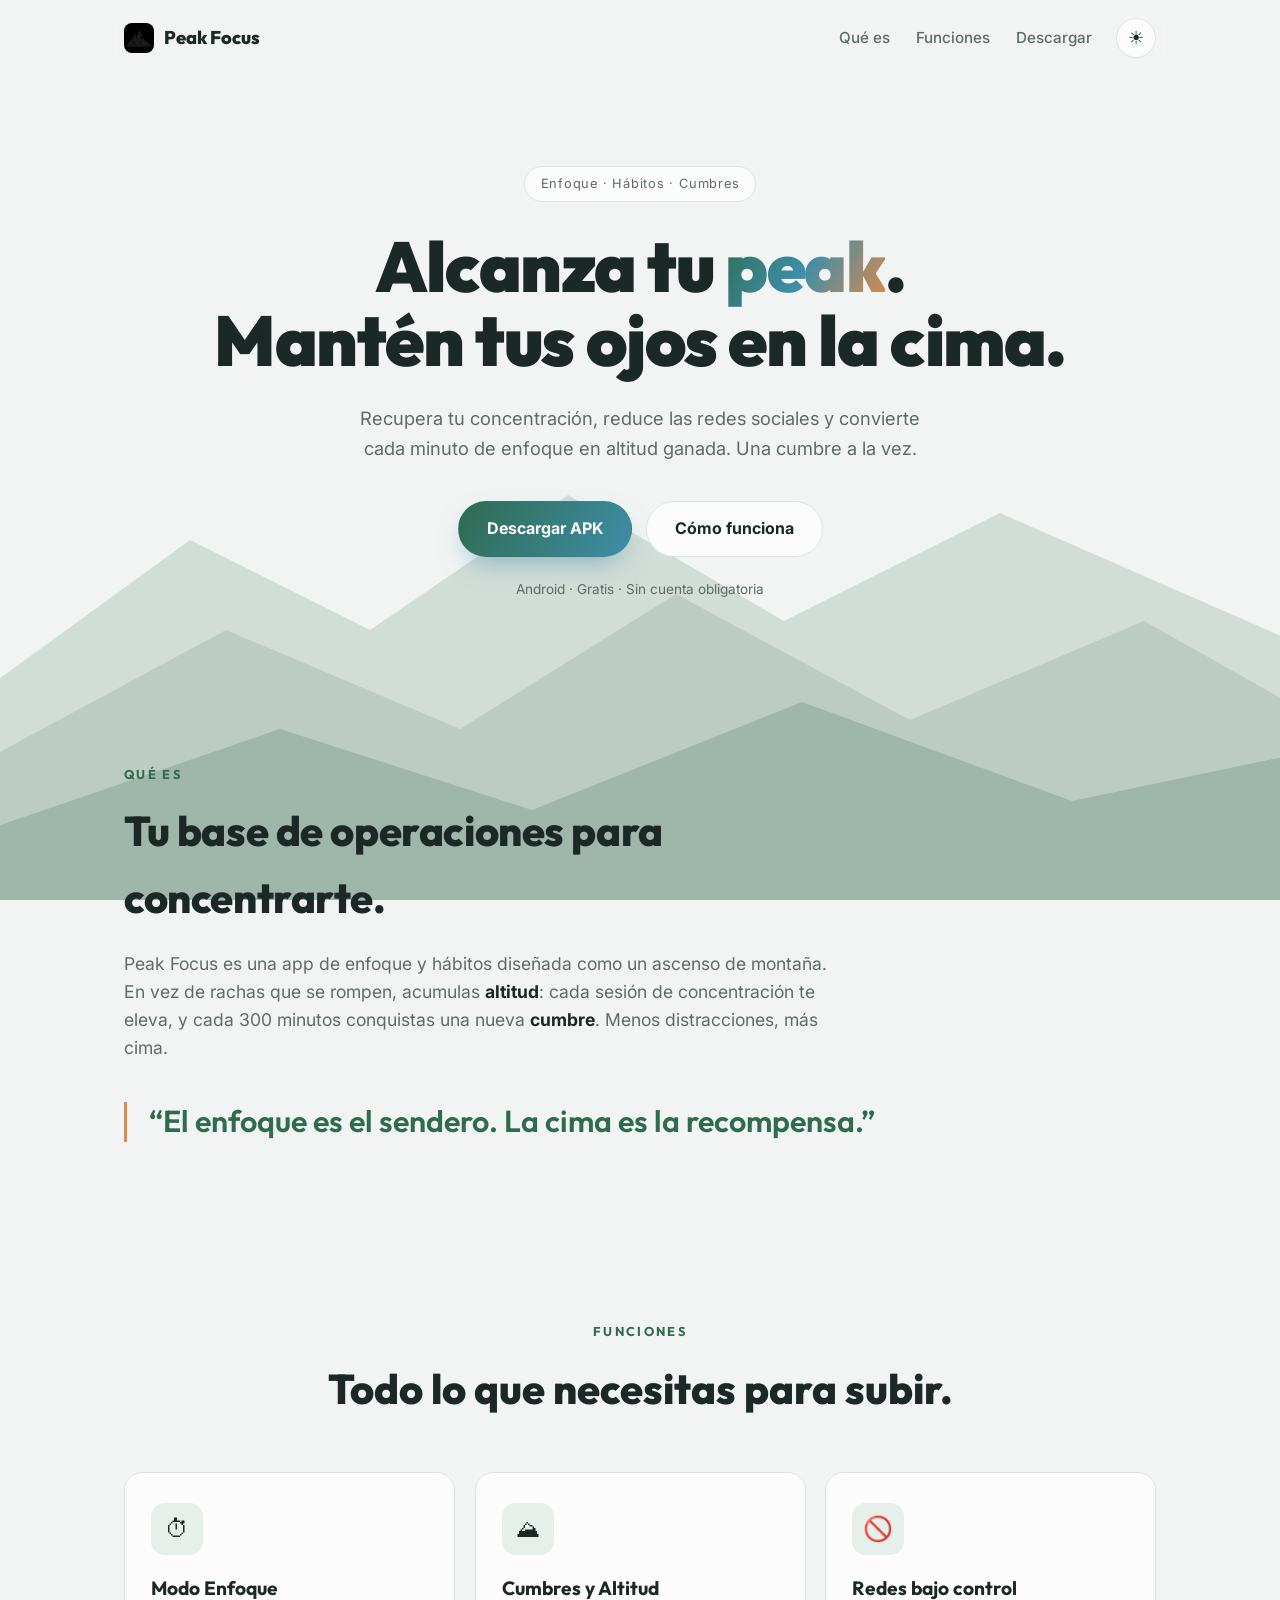
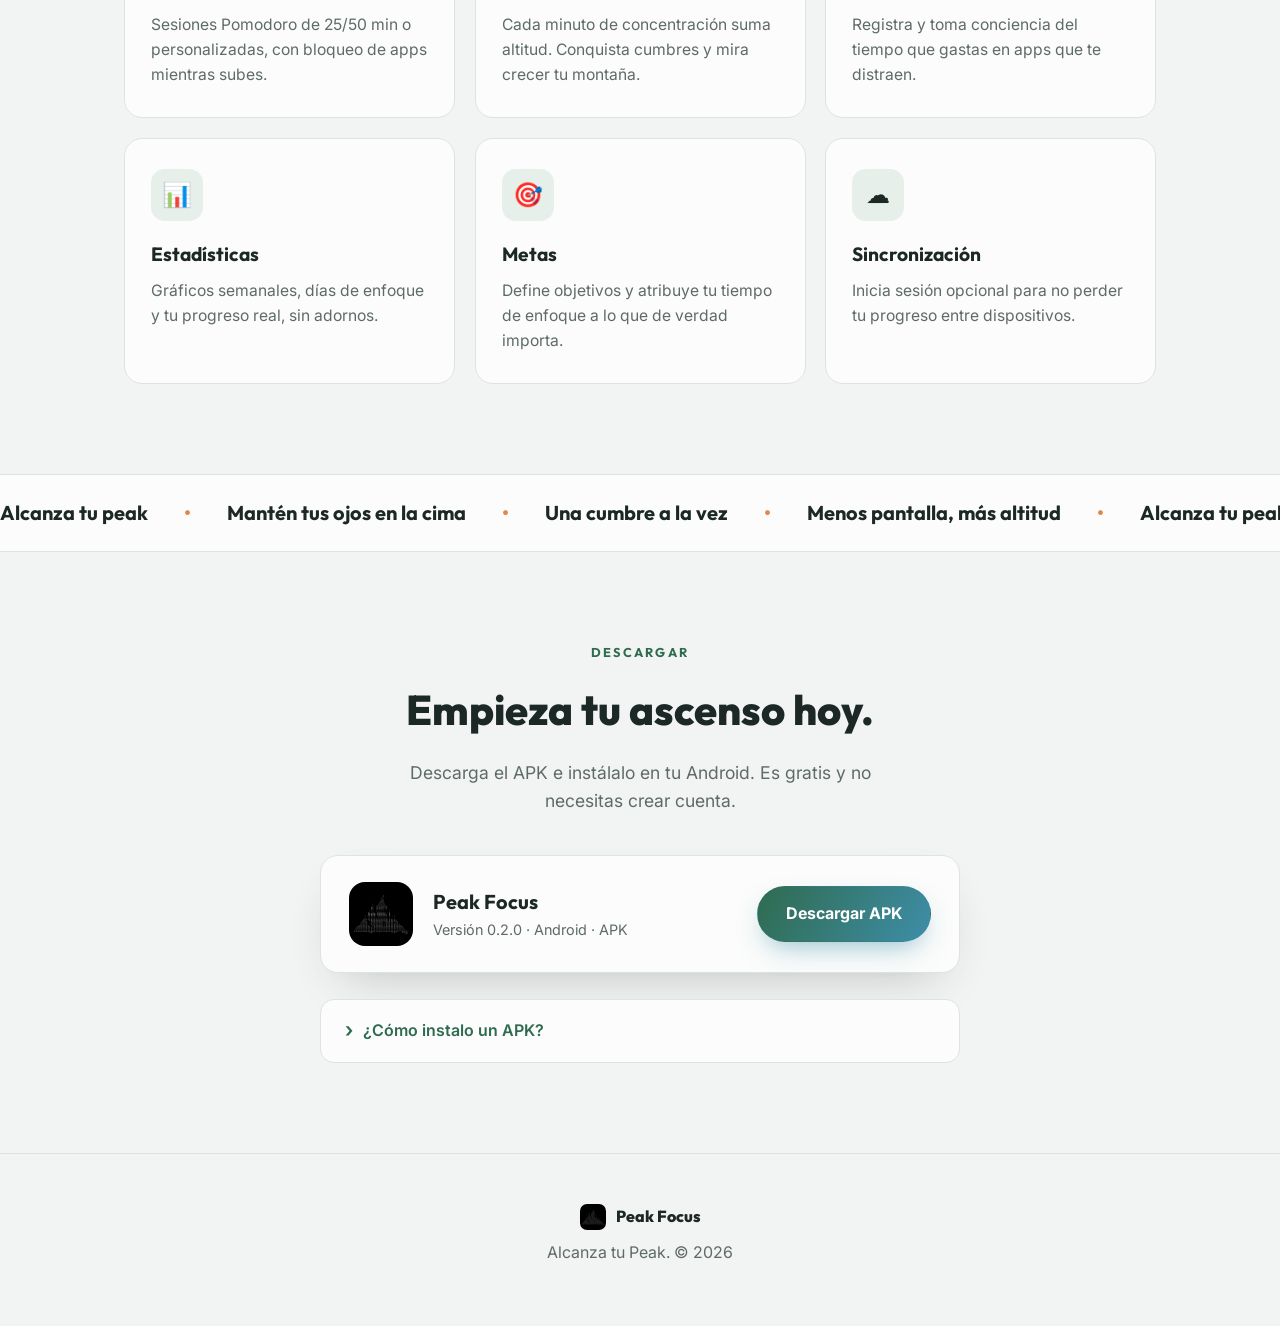
==== index.html @ 45de0586 "Fix capitalization in og:title meta tag" ====
<!DOCTYPE html>
<html lang="es" data-theme="dark">
<head>
  <meta charset="UTF-8" />
  <meta name="viewport" content="width=device-width, initial-scale=1.0" />
  <title>Peak Focus — Alcanza tu Peak</title>
  <meta name="description" content="Peak Focus: recupera tu concentración, reduce las redes sociales y conquista cumbres con cada minuto de enfoque. Descarga el APK." />
  <meta property="og:title" content="Peak Focus — Alcanza tu Peak" />
  <meta property="og:description" content="Sesiones de enfoque, cumbres y menos pantalla. Descarga gratis el APK." />
  <meta property="og:type" content="website" />
  <link rel="icon" type="image/png" href="assets/peak-icon.png" />
  <link rel="preconnect" href="https://fonts.googleapis.com" />
  <link rel="preconnect" href="https://fonts.gstatic.com" crossorigin />
  <link href="https://fonts.googleapis.com/css2?family=Outfit:wght@400;500;600;700;800;900&family=Inter:wght@400;500;600&display=swap" rel="stylesheet" />
  <link rel="stylesheet" href="styles.css" />
</head>
<body>
  <!-- Fondo de montañas -->
  <div class="ridges" aria-hidden="true">
    <svg viewBox="0 0 1440 600" preserveAspectRatio="xMidYMax slice" xmlns="http://www.w3.org/2000/svg">
      <path class="ridge ridge-far"  d="M0,600 L0,360 L220,200 L420,300 L640,150 L880,290 L1120,170 L1440,310 L1440,600 Z" />
      <path class="ridge ridge-mid"  d="M0,600 L0,440 L260,300 L520,410 L760,260 L1020,400 L1280,290 L1440,380 L1440,600 Z" />
      <path class="ridge ridge-near" d="M0,600 L0,520 L320,410 L600,500 L900,380 L1200,490 L1440,440 L1440,600 Z" />
    </svg>
  </div>

  <!-- Navegación -->
  <header class="nav">
    <a class="brand" href="#top">
      <img src="assets/peak-icon.png" alt="Peak Focus" class="brand-icon" />
      <span>Peak Focus</span>
    </a>
    <nav class="nav-links">
      <a href="#que-es">Qué es</a>
      <a href="#features">Funciones</a>
      <a href="#descargar">Descargar</a>
    </nav>
    <button id="themeToggle" class="theme-toggle" aria-label="Cambiar tema">
      <span class="theme-icon-sun">☀</span>
      <span class="theme-icon-moon">☾</span>
    </button>
  </header>

  <!-- Hero -->
  <main id="top">
    <section class="hero">
      <span class="eyebrow">Enfoque · Hábitos · Cumbres</span>
      <h1 class="hero-title">
        Alcanza tu <span class="grad">peak</span>.<br />
        Mantén tus ojos en la cima.
      </h1>
      <p class="hero-sub">
        Recupera tu concentración, reduce las redes sociales y convierte
        cada minuto de enfoque en altitud ganada. Una cumbre a la vez.
      </p>
      <div class="hero-cta">
        <a href="#descargar" class="btn btn-primary">Descargar APK</a>
        <a href="#que-es" class="btn btn-ghost">Cómo funciona</a>
      </div>
      <p class="hero-meta">Android · Gratis · Sin cuenta obligatoria</p>
    </section>

    <!-- Qué es -->
    <section id="que-es" class="section">
      <div class="section-head" data-reveal>
        <span class="kicker">Qué es</span>
        <h2>Tu base de operaciones para concentrarte.</h2>
        <p>
          Peak Focus es una app de enfoque y hábitos diseñada como un ascenso
          de montaña. En vez de rachas que se rompen, acumulas <strong>altitud</strong>:
          cada sesión de concentración te eleva, y cada 300 minutos conquistas
          una nueva <strong>cumbre</strong>. Menos distracciones, más cima.
        </p>
      </div>
      <div class="quotes" data-reveal>
        <blockquote>“El enfoque es el sendero. La cima es la recompensa.”</blockquote>
      </div>
    </section>

    <!-- Features -->
    <section id="features" class="section">
      <span class="kicker center" data-reveal>Funciones</span>
      <h2 class="center" data-reveal>Todo lo que necesitas para subir.</h2>
      <div class="cards">
        <article class="card" data-reveal>
          <div class="card-icon">⏱</div>
          <h3>Modo Enfoque</h3>
          <p>Sesiones Pomodoro de 25/50 min o personalizadas, con bloqueo de apps mientras subes.</p>
        </article>
        <article class="card" data-reveal>
          <div class="card-icon">⛰</div>
          <h3>Cumbres y Altitud</h3>
          <p>Cada minuto de concentración suma altitud. Conquista cumbres y mira crecer tu montaña.</p>
        </article>
        <article class="card" data-reveal>
          <div class="card-icon">🚫</div>
          <h3>Redes bajo control</h3>
          <p>Registra y toma conciencia del tiempo que gastas en apps que te distraen.</p>
        </article>
        <article class="card" data-reveal>
          <div class="card-icon">📊</div>
          <h3>Estadísticas</h3>
          <p>Gráficos semanales, días de enfoque y tu progreso real, sin adornos.</p>
        </article>
        <article class="card" data-reveal>
          <div class="card-icon">🎯</div>
          <h3>Metas</h3>
          <p>Define objetivos y atribuye tu tiempo de enfoque a lo que de verdad importa.</p>
        </article>
        <article class="card" data-reveal>
          <div class="card-icon">☁</div>
          <h3>Sincronización</h3>
          <p>Inicia sesión opcional para no perder tu progreso entre dispositivos.</p>
        </article>
      </div>
    </section>

    <!-- Slogans band -->
    <section class="band">
      <div class="band-track">
        <span>Alcanza tu peak</span><span aria-hidden="true">•</span>
        <span>Mantén tus ojos en la cima</span><span aria-hidden="true">•</span>
        <span>Una cumbre a la vez</span><span aria-hidden="true">•</span>
        <span>Menos pantalla, más altitud</span><span aria-hidden="true">•</span>
        <span>Alcanza tu peak</span><span aria-hidden="true">•</span>
        <span>Mantén tus ojos en la cima</span><span aria-hidden="true">•</span>
        <span>Una cumbre a la vez</span><span aria-hidden="true">•</span>
        <span>Menos pantalla, más altitud</span><span aria-hidden="true">•</span>
      </div>
    </section>

    <!-- Descargar -->
    <section id="descargar" class="section download">
      <span class="kicker center" data-reveal>Descargar</span>
      <h2 class="center" data-reveal>Empieza tu ascenso hoy.</h2>
      <p class="center download-sub" data-reveal>
        Descarga el APK e instálalo en tu Android. Es gratis y no necesitas crear cuenta.
      </p>
      <div class="download-card" data-reveal>
        <img src="assets/peak-icon.png" alt="" class="dl-icon" />
        <div class="dl-info">
          <strong>Peak Focus</strong>
          <span id="appVersion">Versión 0.2.0 · Android · APK</span>
        </div>
        <a id="downloadBtn" href="peak-focus.apk" download class="btn btn-primary">Descargar APK</a>
      </div>
      <details class="install-help" data-reveal>
        <summary>¿Cómo instalo un APK?</summary>
        <ol>
          <li>Toca <strong>Descargar APK</strong> desde tu teléfono Android.</li>
          <li>Abre el archivo descargado.</li>
          <li>Si te lo pide, permite <em>“Instalar apps de orígenes desconocidos”</em> para tu navegador.</li>
          <li>Pulsa <strong>Instalar</strong> y abre Peak Focus. ¡A la cima!</li>
        </ol>
      </details>
    </section>
  </main>

  <footer class="footer">
    <div class="footer-brand">
      <img src="assets/peak-icon.png" alt="" />
      <span>Peak Focus</span>
    </div>
    <p>Alcanza tu Peak. © <span id="year"></span></p>
  </footer>

  <script src="script.js"></script>
</body>
</html>
---- styles.css ----
/* ===== Peak Focus — Landing ===== */
/* Paleta tomada de lib/core/theme/app_colors.dart */

:root {
  /* Marca */
  --primary:        #2F6B4F;  /* Pino */
  --accent:         #3E8EA8;  /* Glaciar */
  --gold:           #E0894A;  /* Alpenglow */
  --gold-soft:      #F0B070;
  --rose:           #D9576B;

  /* Tema oscuro (por defecto) */
  --bg:             #121A18;  /* Noche alpina */
  --bg-2:           #0d1413;
  --surface:        #1C2522;  /* Granito */
  --surface-2:      #234A38;
  --text:           #EAF0ED;
  --text-dim:       #9DB0A8;
  --border:         #2C3833;
  --brand:          #5FB389;  /* Primary brillante */
  --brand-2:        #6FB9D1;  /* Accent brillante */

  /* Cordillera */
  --ridge-far:  #1b2a26;
  --ridge-mid:  #21342f;
  --ridge-near: #2b443c;

  --maxw: 1080px;
  --radius: 18px;
  --shadow: 0 20px 50px -20px rgba(0,0,0,.55);

  /* Curvas de easing (Emil Kowalski) — las nativas de CSS son demasiado débiles */
  --ease-out: cubic-bezier(0.23, 1, 0.32, 1);       /* entradas, feedback */
  --ease-in-out: cubic-bezier(0.77, 0, 0.175, 1);   /* movimiento en pantalla */
}

[data-theme="light"] {
  --bg:             #F2F4F3;  /* Niebla */
  --bg-2:           #e9edeb;
  --surface:        #FBFCFB;
  --surface-2:      #E6EFEA;
  --text:           #1C2826;  /* Roca */
  --text-dim:       #5E6B66;
  --border:         #DDE3E0;
  --brand:          #2F6B4F;
  --brand-2:        #3E8EA8;

  --ridge-far:  #d3ddd7;
  --ridge-mid:  #bcccc3;
  --ridge-near: #9fb6ab;
  --shadow: 0 20px 50px -24px rgba(28,40,38,.30);
}

* { box-sizing: border-box; margin: 0; padding: 0; }

html { scroll-behavior: smooth; }

/* ===== Revelado al hacer scroll =====
   Entrada = ease-out (arranca rápido, se siente responsiva). Nunca desde
   scale(0): partimos de una posición visible y cercana. */
[data-reveal] {
  opacity: 0;
  transform: translateY(18px);
  transition:
    opacity .6s var(--ease-out),
    transform .6s var(--ease-out);
  transition-delay: var(--reveal-delay, 0ms);
  will-change: transform, opacity;
}
[data-reveal].in-view {
  opacity: 1;
  transform: none;
}

body {
  font-family: 'Inter', system-ui, sans-serif;
  background: var(--bg);
  color: var(--text);
  line-height: 1.6;
  overflow-x: hidden;
  transition: background .4s ease, color .4s ease;
}

h1, h2, h3, .brand span { font-family: 'Outfit', sans-serif; }

/* ===== Fondo de montañas ===== */
.ridges {
  position: fixed;
  inset: auto 0 0 0;
  height: 60vh;
  z-index: 0;
  pointer-events: none;
}
.ridges svg { width: 100%; height: 100%; display: block; }
.ridge { transition: fill .4s ease; }
.ridge-far  { fill: var(--ridge-far); }
.ridge-mid  { fill: var(--ridge-mid); }
.ridge-near { fill: var(--ridge-near); }

/* ===== Nav ===== */
.nav {
  position: sticky;
  top: 0;
  z-index: 50;
  display: flex;
  align-items: center;
  gap: 24px;
  max-width: var(--maxw);
  margin: 0 auto;
  padding: 18px 24px;
  backdrop-filter: blur(10px);
}
.brand {
  display: flex;
  align-items: center;
  gap: 10px;
  font-weight: 800;
  font-size: 1.15rem;
  color: var(--text);
  text-decoration: none;
}
.brand-icon { width: 30px; height: 30px; border-radius: 8px; }
.nav-links { margin-left: auto; display: flex; gap: 26px; }
.nav-links a {
  color: var(--text-dim);
  text-decoration: none;
  font-weight: 500;
  font-size: .95rem;
  transition: color .2s;
}
.nav-links a:hover { color: var(--brand); }

.theme-toggle {
  display: grid;
  place-items: center;
  width: 40px; height: 40px;
  border-radius: 50%;
  border: 1px solid var(--border);
  background: var(--surface);
  color: var(--text);
  cursor: pointer;
  font-size: 1.1rem;
  transition: transform .2s, border-color .2s;
}
.theme-toggle:hover { transform: rotate(-15deg); border-color: var(--brand); }
.theme-icon-sun { display: none; }
[data-theme="light"] .theme-icon-sun { display: inline; }
[data-theme="light"] .theme-icon-moon { display: none; }

/* ===== Layout ===== */
main { position: relative; z-index: 1; }
.section {
  max-width: var(--maxw);
  margin: 0 auto;
  padding: 90px 24px;
}
.center { text-align: center; }

.kicker {
  display: inline-block;
  font-family: 'Outfit', sans-serif;
  font-weight: 700;
  font-size: .8rem;
  letter-spacing: .18em;
  text-transform: uppercase;
  color: var(--brand);
  margin-bottom: 14px;
}
.kicker.center { display: block; }

/* ===== Hero ===== */
.hero {
  max-width: var(--maxw);
  margin: 0 auto;
  padding: 90px 24px 70px;
  text-align: center;
  position: relative;
  z-index: 1;
}
.eyebrow {
  display: inline-block;
  padding: 7px 16px;
  border: 1px solid var(--border);
  border-radius: 999px;
  background: var(--surface);
  color: var(--text-dim);
  font-size: .8rem;
  letter-spacing: .06em;
  margin-bottom: 28px;
}
.hero-title {
  font-size: clamp(2.4rem, 6vw, 4.4rem);
  font-weight: 900;
  line-height: 1.05;
  letter-spacing: -.02em;
}
.grad {
  background: linear-gradient(120deg, var(--brand), var(--brand-2), var(--gold));
  -webkit-background-clip: text;
  background-clip: text;
  color: transparent;
}
.hero-sub {
  max-width: 560px;
  margin: 26px auto 0;
  font-size: 1.15rem;
  color: var(--text-dim);
}
.hero-cta {
  margin-top: 38px;
  display: flex;
  gap: 14px;
  justify-content: center;
  flex-wrap: wrap;
}
.hero-meta { margin-top: 22px; font-size: .85rem; color: var(--text-dim); }

/* ===== Botones ===== */
.btn {
  display: inline-flex;
  align-items: center;
  justify-content: center;
  padding: 14px 28px;
  border-radius: 999px;
  font-weight: 700;
  font-size: 1rem;
  text-decoration: none;
  cursor: pointer;
  border: 1px solid transparent;
  transition:
    transform .18s var(--ease-out),
    box-shadow .2s var(--ease-out),
    background .2s var(--ease-out);
}
/* Feedback de presión: instantáneo y sutil (Emil: 0.95–0.98) */
.btn:active { transform: scale(0.97); }
.btn-primary {
  background: linear-gradient(120deg, var(--primary), var(--accent));
  color: #fff;
  box-shadow: 0 12px 28px -10px rgba(62,142,168,.6);
}
[data-theme="light"] .btn-primary { color: #fff; }
.btn-primary:hover { transform: translateY(-2px); box-shadow: 0 16px 34px -10px rgba(62,142,168,.7); }
.btn-ghost {
  background: var(--surface);
  color: var(--text);
  border-color: var(--border);
}
.btn-ghost:hover { transform: translateY(-2px); border-color: var(--brand); }

/* ===== Qué es ===== */
.section-head { max-width: 720px; }
.section-head h2 {
  font-size: clamp(1.8rem, 4vw, 2.6rem);
  font-weight: 800;
  letter-spacing: -.01em;
}
.section-head p { margin-top: 18px; font-size: 1.1rem; color: var(--text-dim); }
.section-head strong { color: var(--text); }
.quotes { margin-top: 40px; }
blockquote {
  font-family: 'Outfit', sans-serif;
  font-size: clamp(1.3rem, 3vw, 1.9rem);
  font-weight: 600;
  line-height: 1.3;
  color: var(--brand);
  border-left: 3px solid var(--gold);
  padding-left: 22px;
}

/* ===== Features ===== */
#features h2 {
  font-size: clamp(1.8rem, 4vw, 2.6rem);
  font-weight: 800;
  margin-bottom: 50px;
}
.cards {
  display: grid;
  grid-template-columns: repeat(auto-fit, minmax(260px, 1fr));
  gap: 20px;
}
.card {
  background: var(--surface);
  border: 1px solid var(--border);
  border-radius: var(--radius);
  padding: 30px 26px;
  /* Una sola transición cubre revelado y hover.
     El stagger vive solo en la opacidad → el hover nunca arrastra retardo. */
  transition:
    opacity .55s var(--ease-out) var(--reveal-delay, 0ms),
    transform .4s var(--ease-out),
    border-color .2s var(--ease-out),
    box-shadow .35s var(--ease-out);
}
/* Hover solo en dispositivos con puntero fino (evita falsos toques en móvil) */
@media (hover: hover) and (pointer: fine) {
  .card:hover {
    transform: translateY(-6px);
    border-color: var(--brand);
    box-shadow: var(--shadow);
  }
}
/* Feedback al presionar: la tarjeta "escucha" el toque */
.card:active { transform: translateY(-2px) scale(0.985); }
/* Escalonado del revelado (30–80ms entre tarjetas) */
.cards .card:nth-child(2) { --reveal-delay: 60ms; }
.cards .card:nth-child(3) { --reveal-delay: 120ms; }
.cards .card:nth-child(4) { --reveal-delay: 180ms; }
.cards .card:nth-child(5) { --reveal-delay: 240ms; }
.cards .card:nth-child(6) { --reveal-delay: 300ms; }
.card-icon {
  width: 52px; height: 52px;
  display: grid; place-items: center;
  border-radius: 14px;
  background: var(--surface-2);
  font-size: 1.5rem;
  margin-bottom: 18px;
}
.card h3 { font-size: 1.2rem; font-weight: 700; margin-bottom: 8px; }
.card p { color: var(--text-dim); font-size: .98rem; }

/* ===== Banda de slogans ===== */
.band {
  overflow: hidden;
  border-top: 1px solid var(--border);
  border-bottom: 1px solid var(--border);
  background: var(--surface);
  padding: 22px 0;
  position: relative;
  z-index: 1;
}
.band-track {
  display: flex;
  gap: 36px;
  white-space: nowrap;
  width: max-content;
  animation: scroll 28s linear infinite;
  font-family: 'Outfit', sans-serif;
  font-weight: 700;
  font-size: 1.25rem;
}
.band-track span { color: var(--text); }
.band-track span[aria-hidden] { color: var(--gold); }
@keyframes scroll {
  from { transform: translateX(0); }
  to   { transform: translateX(-50%); }
}

/* ===== Descargar ===== */
.download h2 { font-size: clamp(1.8rem, 4vw, 2.6rem); font-weight: 800; }
.download-sub { max-width: 540px; margin: 16px auto 0; color: var(--text-dim); font-size: 1.1rem; }
.download-card {
  display: flex;
  align-items: center;
  gap: 20px;
  flex-wrap: wrap;
  justify-content: center;
  max-width: 640px;
  margin: 40px auto 0;
  padding: 26px 28px;
  background: var(--surface);
  border: 1px solid var(--border);
  border-radius: var(--radius);
  box-shadow: var(--shadow);
}
.dl-icon { width: 64px; height: 64px; border-radius: 16px; }
.dl-info { display: flex; flex-direction: column; text-align: left; flex: 1; min-width: 160px; }
.dl-info strong { font-family: 'Outfit', sans-serif; font-size: 1.25rem; }
.dl-info span { color: var(--text-dim); font-size: .9rem; }

.install-help {
  max-width: 640px;
  margin: 26px auto 0;
  background: var(--surface);
  border: 1px solid var(--border);
  border-radius: 14px;
  padding: 18px 24px;
}
.install-help summary {
  cursor: pointer;
  font-weight: 600;
  color: var(--brand);
  list-style: none;
  display: flex;
  align-items: center;
  gap: 10px;
  transition: color .2s var(--ease-out);
}
.install-help summary::-webkit-details-marker { display: none; }
/* Chevron propio que gira al abrir */
.install-help summary::before {
  content: "›";
  display: inline-block;
  font-size: 1.3rem;
  line-height: 1;
  transform: rotate(0deg);
  transition: transform .25s var(--ease-in-out);
}
.install-help[open] summary::before { transform: rotate(90deg); }
.install-help ol { margin: 16px 0 0 18px; color: var(--text-dim); }
.install-help li { margin-bottom: 8px; }
.install-help strong, .install-help em { color: var(--text); }

/* Apertura elegante del contenido: entra con ease-out (solo al abrir;
   cerrar es instantáneo, que es lo que el usuario espera). */
.install-help[open] ol {
  animation: disclosure .32s var(--ease-out) both;
}
@keyframes disclosure {
  from { opacity: 0; transform: translateY(-8px); }
  to   { opacity: 1; transform: translateY(0); }
}

/* ===== Footer ===== */
.footer {
  position: relative;
  z-index: 1;
  text-align: center;
  padding: 50px 24px 60px;
  border-top: 1px solid var(--border);
  color: var(--text-dim);
}
.footer-brand {
  display: inline-flex;
  align-items: center;
  gap: 10px;
  font-family: 'Outfit', sans-serif;
  font-weight: 800;
  color: var(--text);
  margin-bottom: 10px;
}
.footer-brand img { width: 26px; height: 26px; border-radius: 7px; }

@media (max-width: 640px) {
  .nav-links { display: none; }
  .section { padding: 64px 22px; }
}

@media (prefers-reduced-motion: reduce) {
  .band-track { animation: none; }
  html { scroll-behavior: auto; }
  /* Reducir movimiento ≠ cero: conservamos opacidad, quitamos desplazamiento */
  [data-reveal] { transform: none; transition: opacity .3s ease; }
  .install-help[open] ol { animation: none; }
  .card:hover, .card:active,
  .btn-primary:hover, .btn-ghost:hover, .btn:active { transform: none; }
}
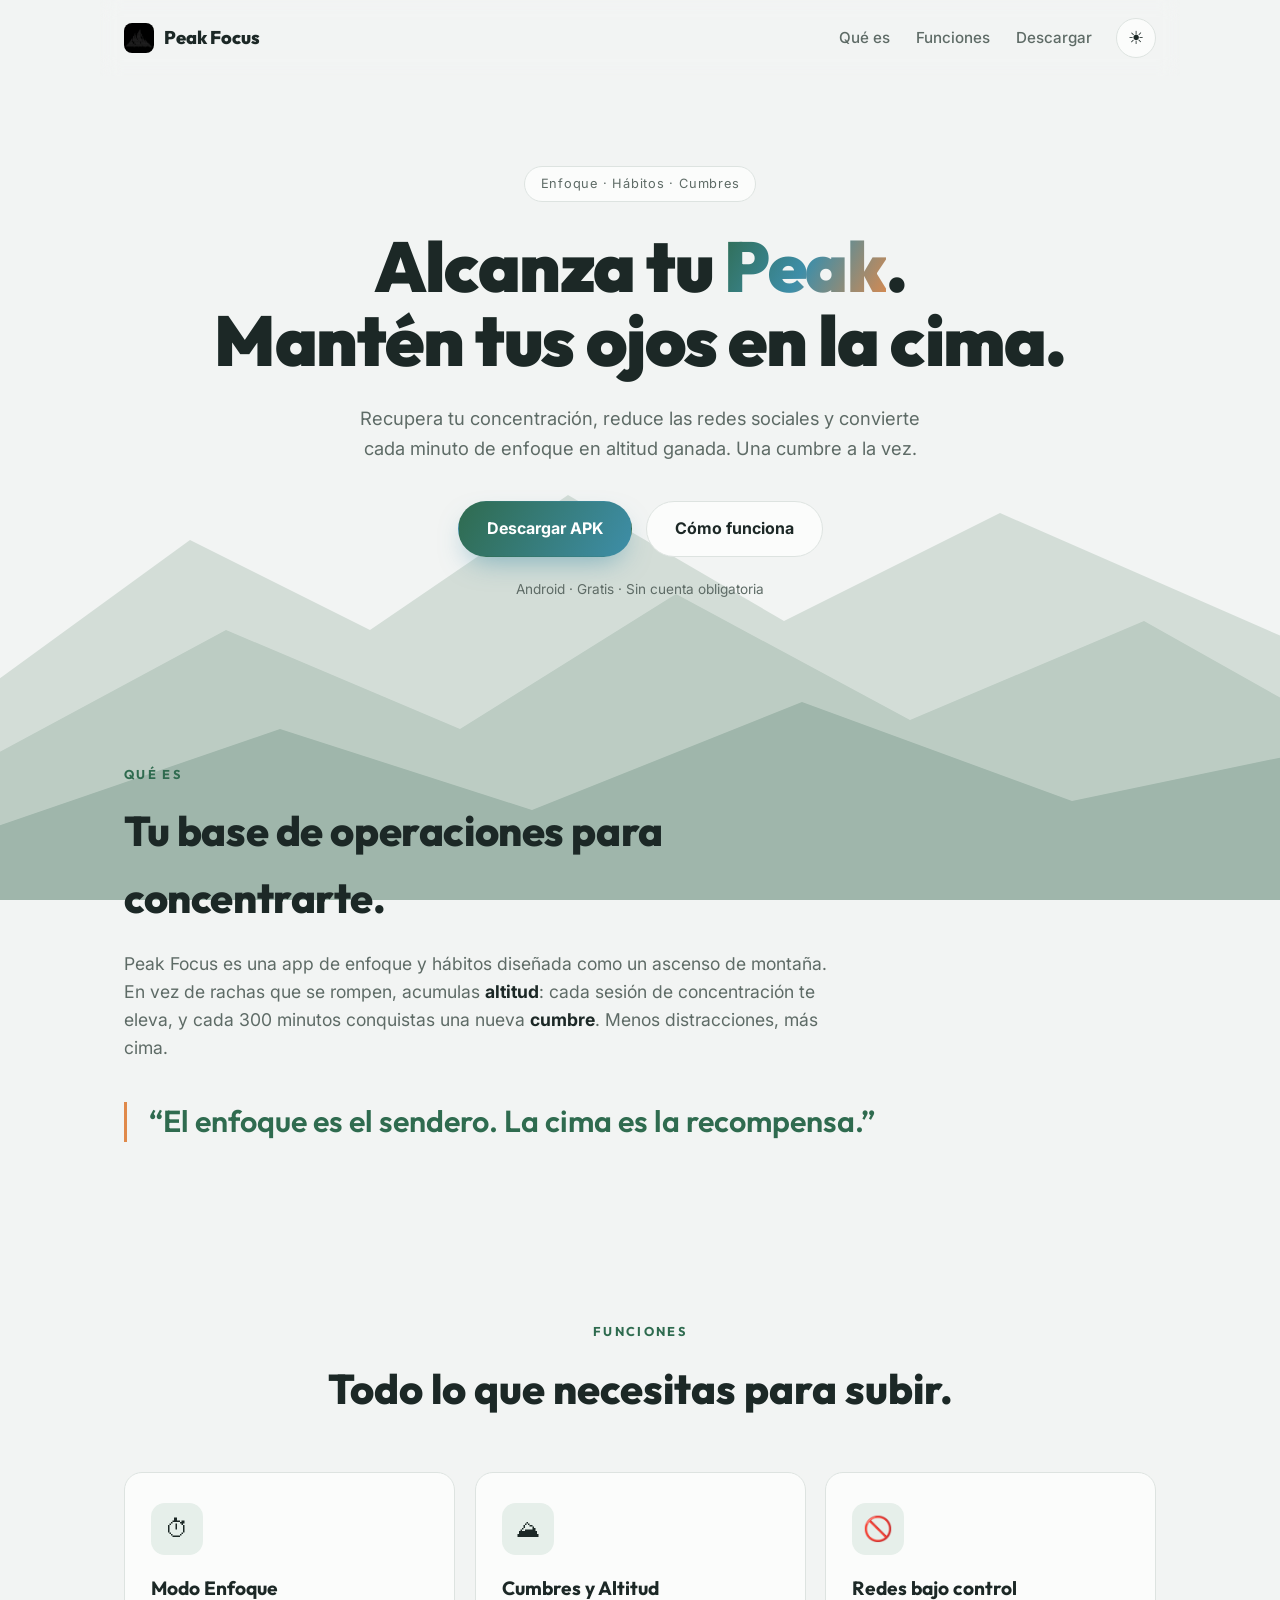
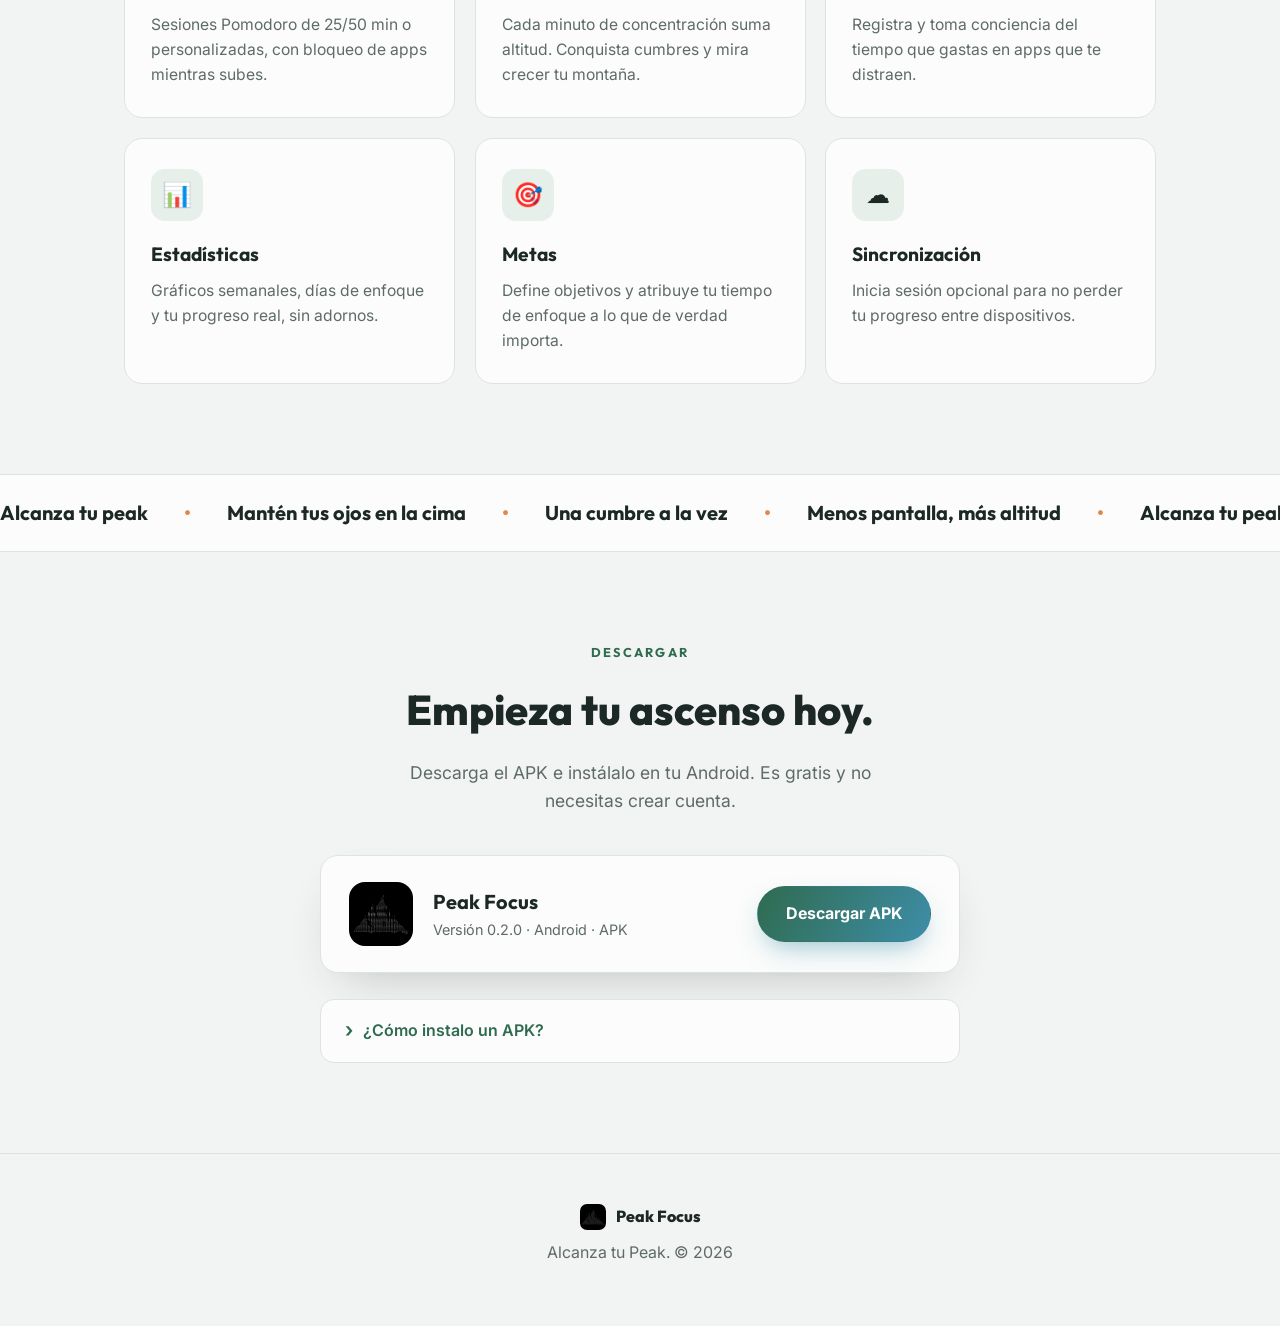
==== commit 76647c6b: "Correct capitalization of 'peak' to 'Peak'" ====
--- a/index.html
+++ b/index.html
@@ -46,7 +46,7 @@
     <section class="hero">
       <span class="eyebrow">Enfoque · Hábitos · Cumbres</span>
       <h1 class="hero-title">
-        Alcanza tu <span class="grad">peak</span>.<br />
+        Alcanza tu <span class="grad">Peak</span>.<br />
         Mantén tus ojos en la cima.
       </h1>
       <p class="hero-sub">
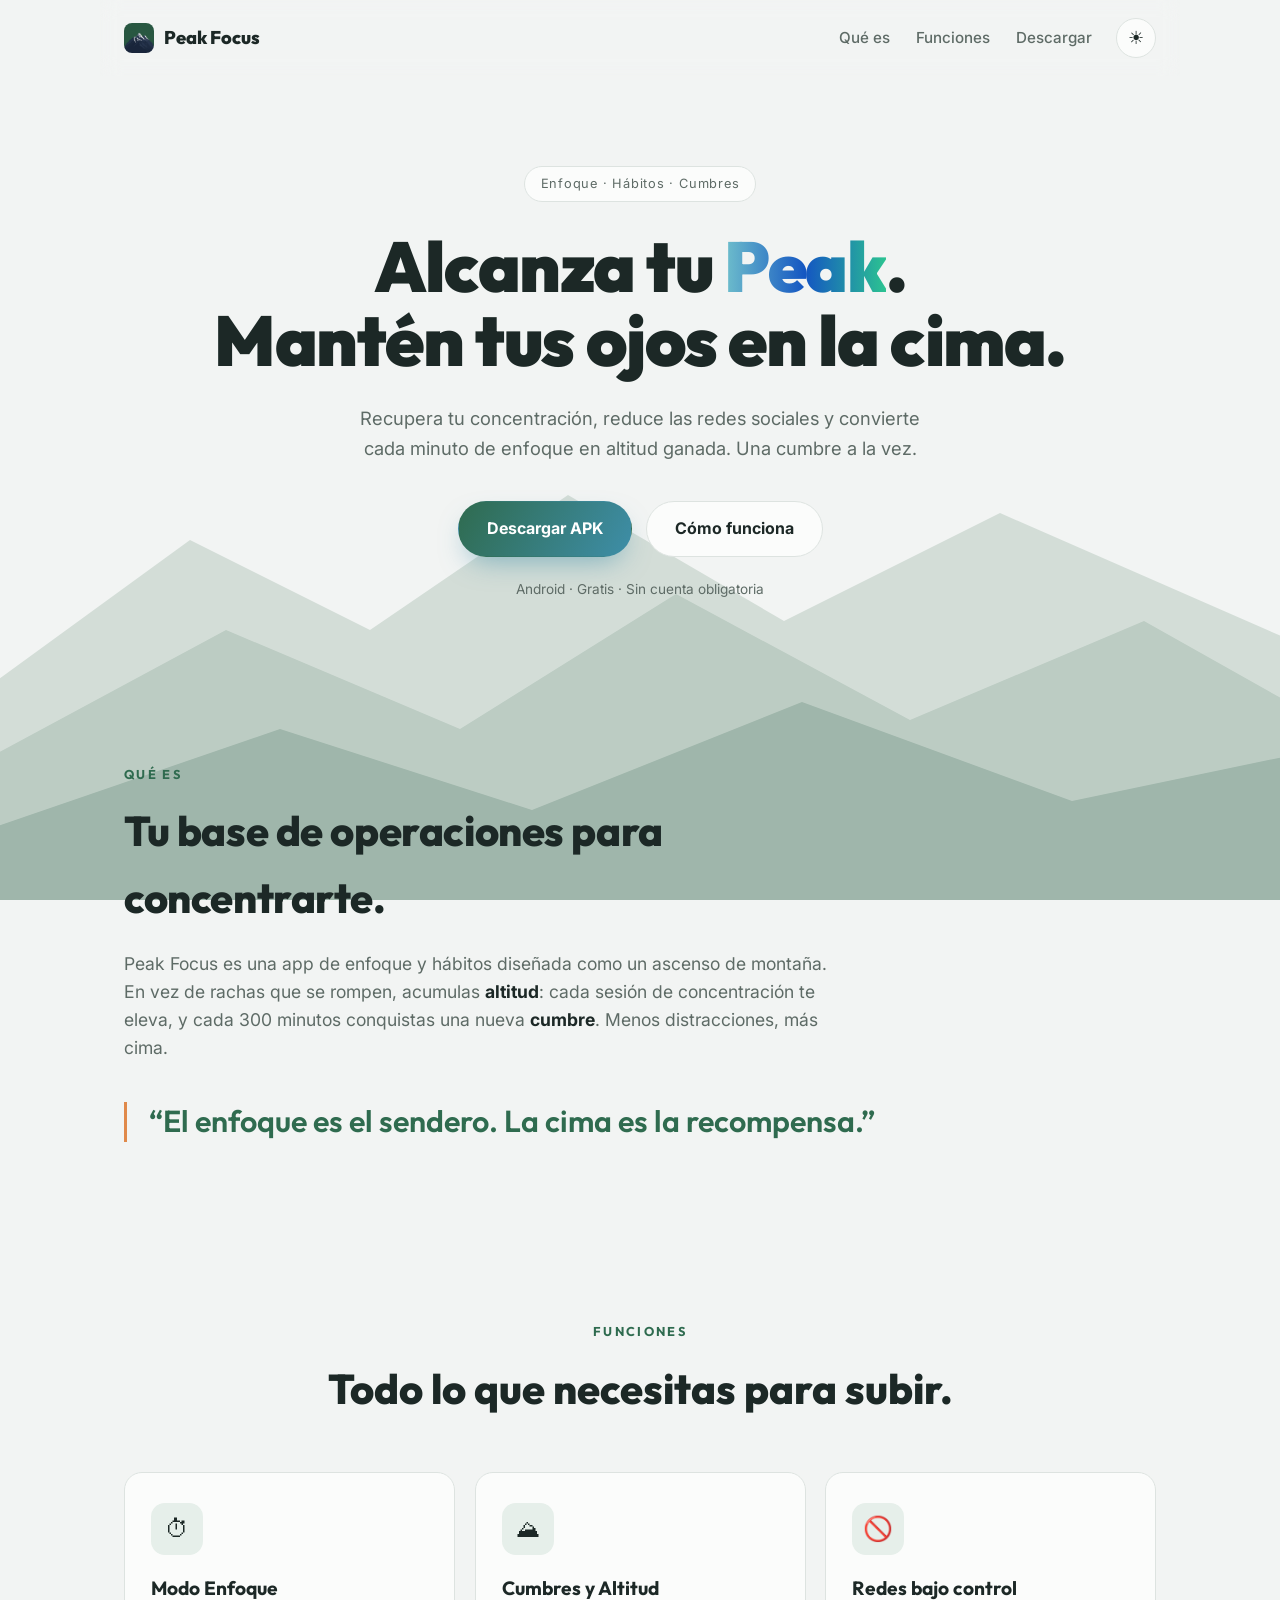
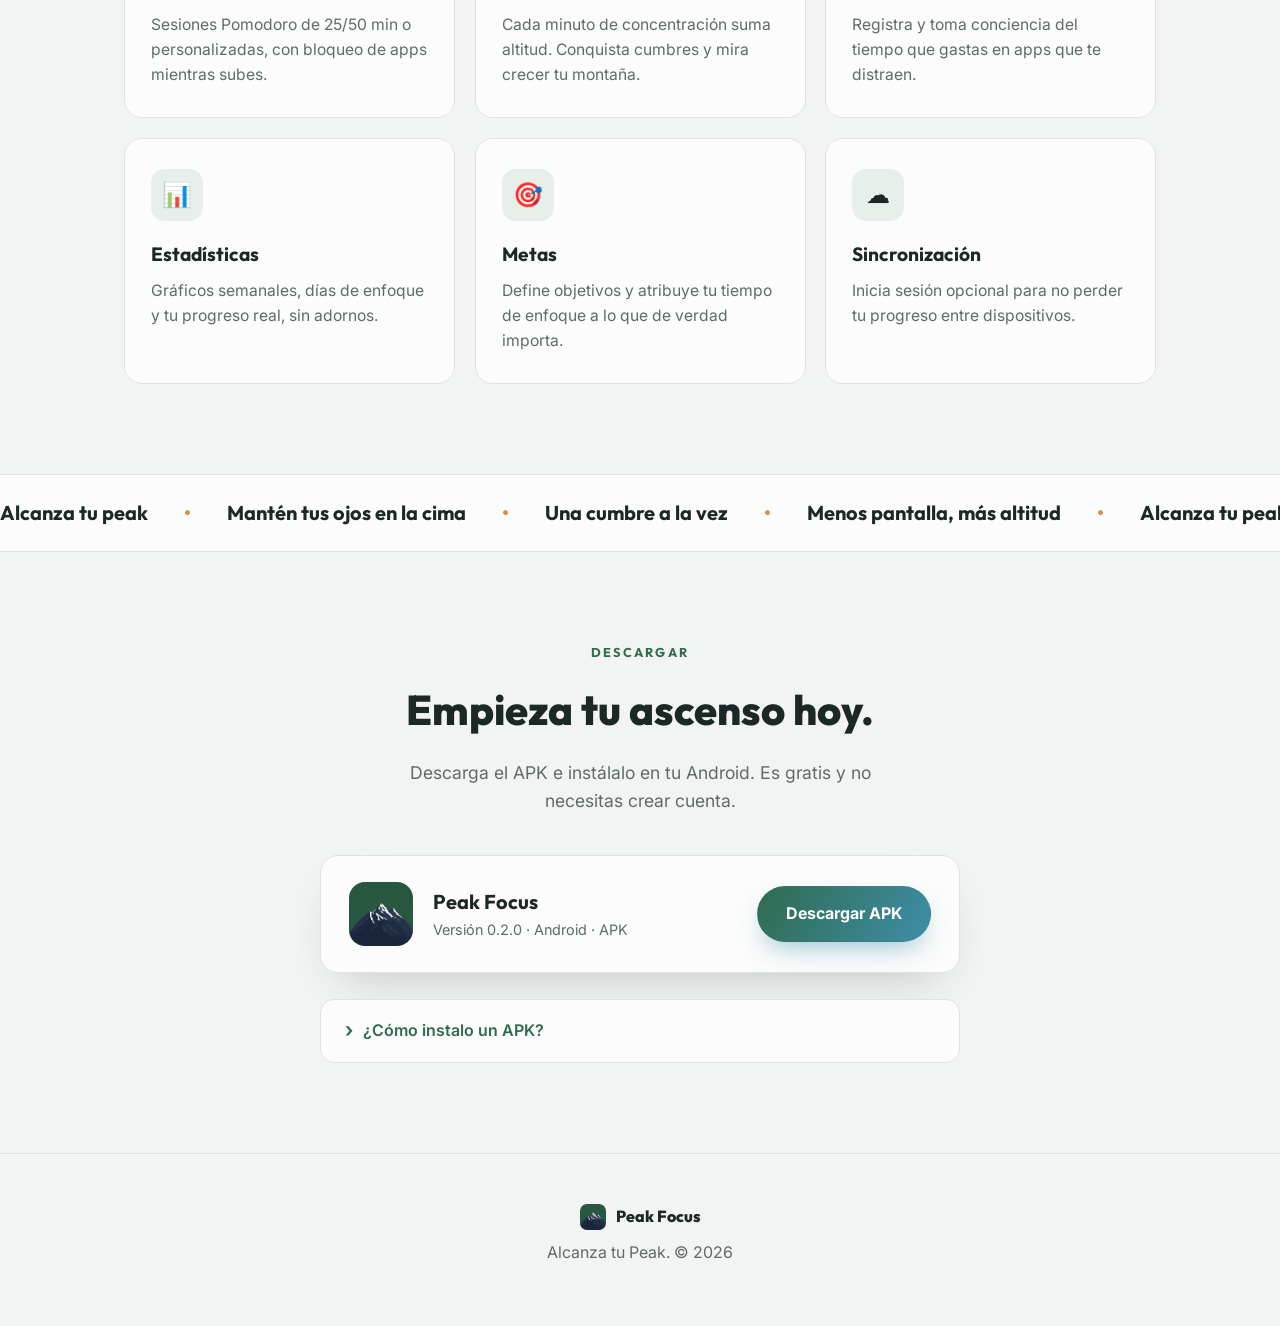
==== commit 558a17a6: "Actualizar APK, nuevo icono y favicon sin fondo" ====
--- a/index.html
+++ b/index.html
@@ -8,7 +8,7 @@
   <meta property="og:title" content="Peak Focus — Alcanza tu Peak" />
   <meta property="og:description" content="Sesiones de enfoque, cumbres y menos pantalla. Descarga gratis el APK." />
   <meta property="og:type" content="website" />
-  <link rel="icon" type="image/png" href="assets/peak-icon.png" />
+  <link rel="icon" type="image/png" href="assets/favicon.png" />
   <link rel="preconnect" href="https://fonts.googleapis.com" />
   <link rel="preconnect" href="https://fonts.gstatic.com" crossorigin />
   <link href="https://fonts.googleapis.com/css2?family=Outfit:wght@400;500;600;700;800;900&family=Inter:wght@400;500;600&display=swap" rel="stylesheet" />
--- a/styles.css
+++ b/styles.css
@@ -194,11 +194,26 @@
   line-height: 1.05;
   letter-spacing: -.02em;
 }
+/* Gradient Text animado (estilo ReactBits) — el gradiente fluye sobre el texto.
+   Colores: #6fbfcc → #1456c2 → #2cc391. Tipografía sin cambios (hereda Outfit). */
 .grad {
-  background: linear-gradient(120deg, var(--brand), var(--brand-2), var(--gold));
+  background-image: linear-gradient(
+    90deg,
+    #6fbfcc, #1456c2, #2cc391, #1456c2, #6fbfcc
+  );
+  background-size: 200% auto;
+  background-position: 0 center;
   -webkit-background-clip: text;
   background-clip: text;
   color: transparent;
+  -webkit-text-fill-color: transparent;
+  animation: gradient-flow 4s linear infinite;
+}
+@keyframes gradient-flow {
+  to { background-position: -200% center; }
+}
+@media (prefers-reduced-motion: reduce) {
+  .grad { animation: none; background-size: 100% auto; }
 }
 .hero-sub {
   max-width: 560px;
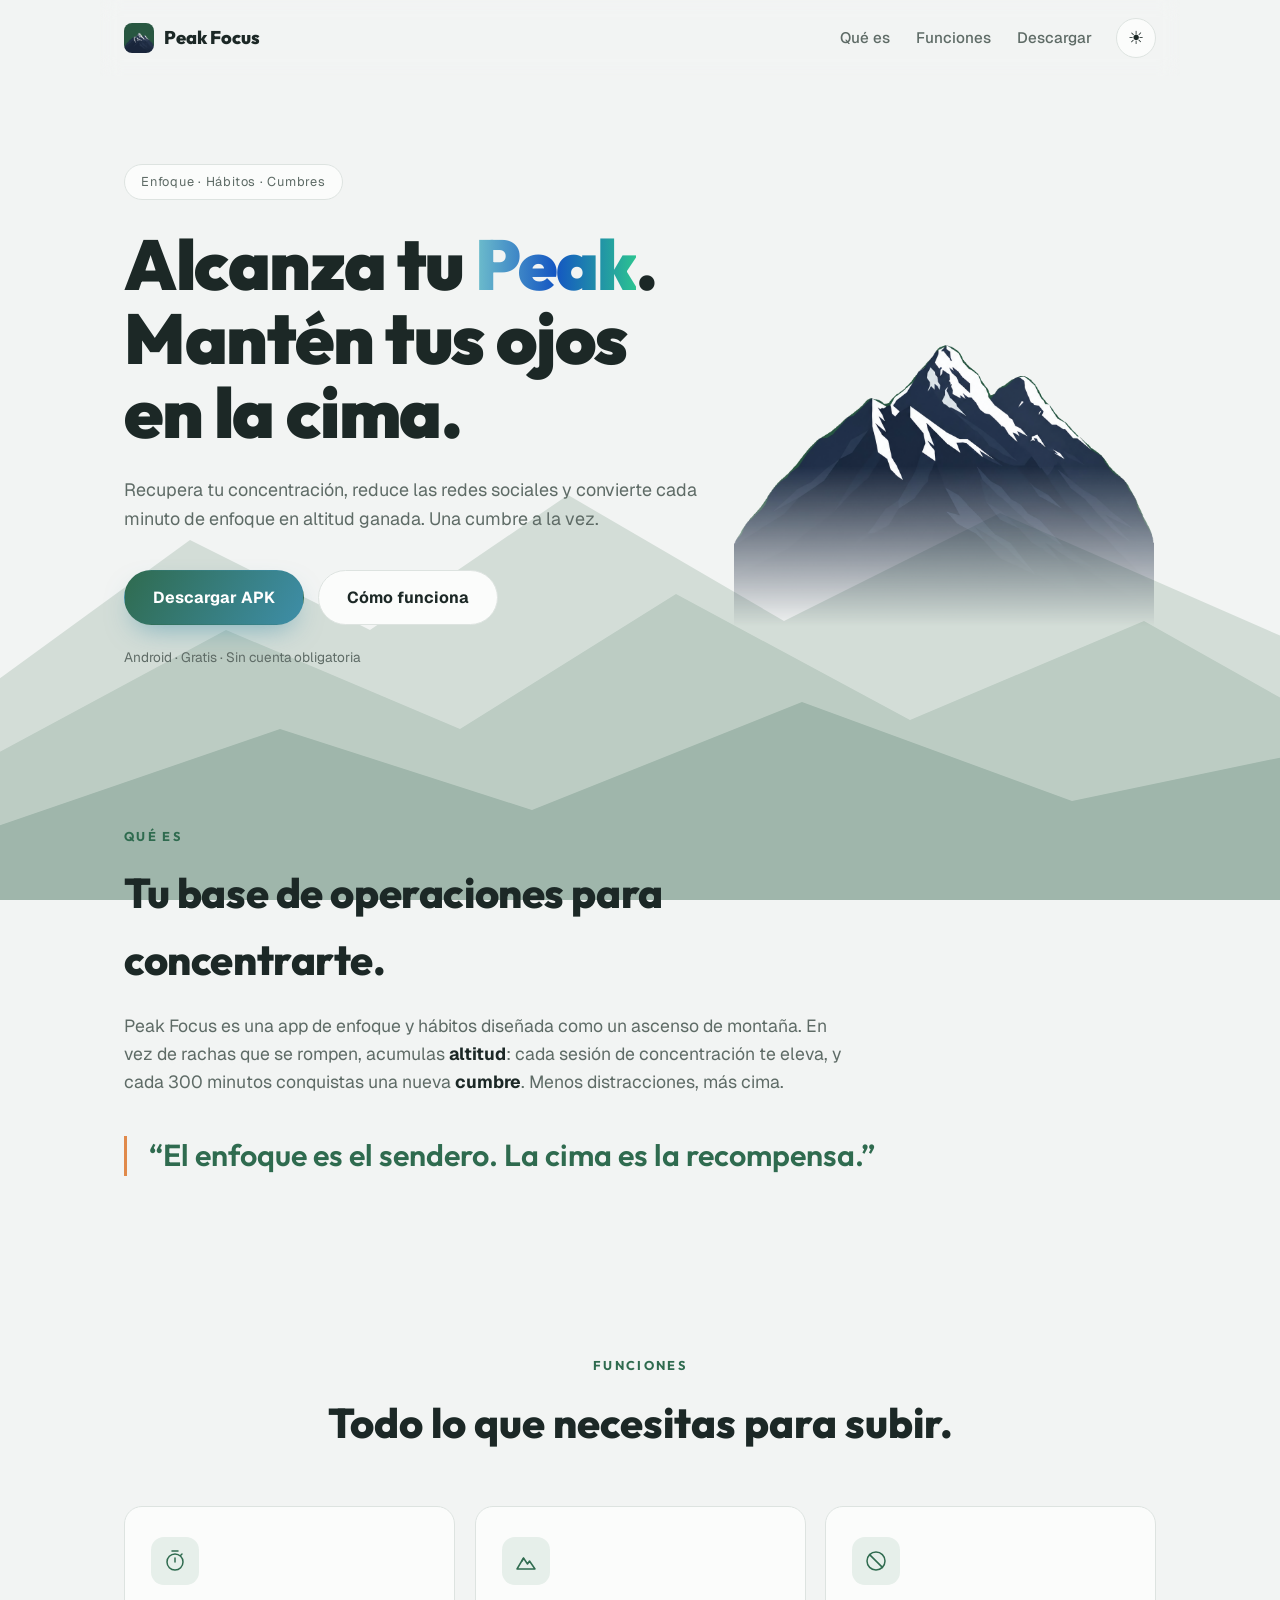
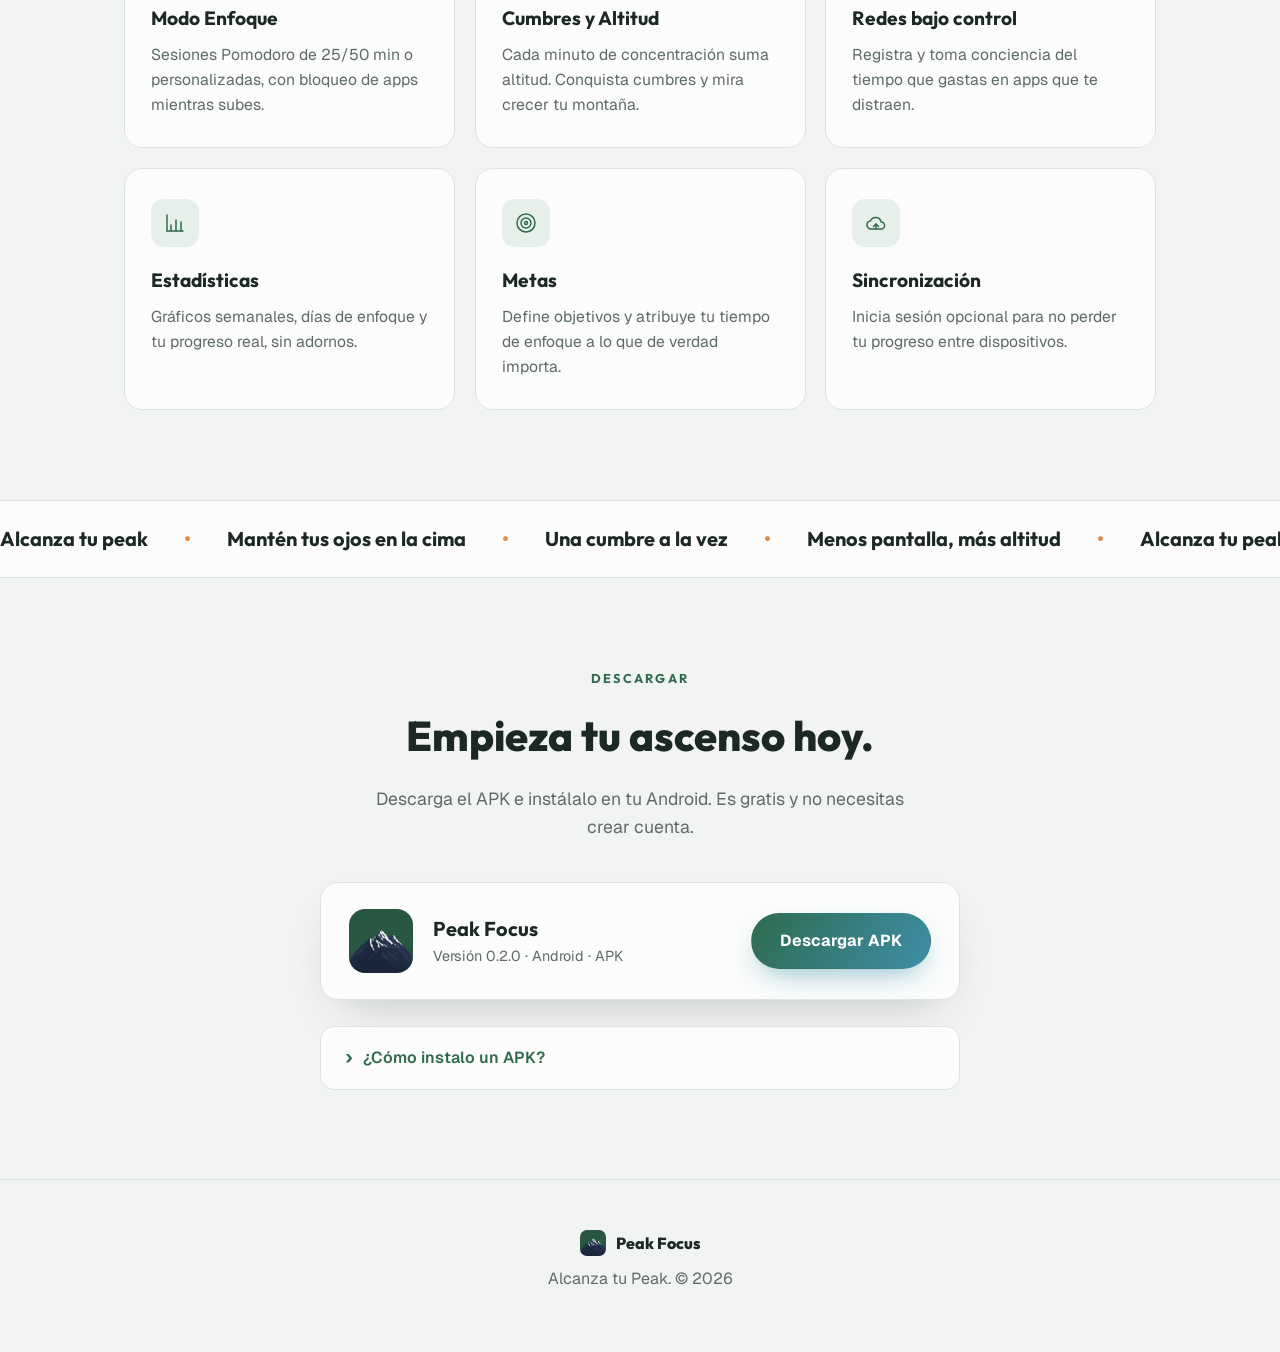
==== commit 7fac97ac: "Mejoras de diseno: hero asimetrico, iconos SVG, tipografia Geist" ====
--- a/index.html
+++ b/index.html
@@ -11,7 +11,7 @@
   <link rel="icon" type="image/png" href="assets/favicon.png" />
   <link rel="preconnect" href="https://fonts.googleapis.com" />
   <link rel="preconnect" href="https://fonts.gstatic.com" crossorigin />
-  <link href="https://fonts.googleapis.com/css2?family=Outfit:wght@400;500;600;700;800;900&family=Inter:wght@400;500;600&display=swap" rel="stylesheet" />
+  <link href="https://fonts.googleapis.com/css2?family=Geist:wght@400;500;600&family=Outfit:wght@400;500;600;700;800;900&display=swap" rel="stylesheet" />
   <link rel="stylesheet" href="styles.css" />
 </head>
 <body>
@@ -44,20 +44,25 @@
   <!-- Hero -->
   <main id="top">
     <section class="hero">
-      <span class="eyebrow">Enfoque · Hábitos · Cumbres</span>
-      <h1 class="hero-title">
-        Alcanza tu <span class="grad">Peak</span>.<br />
-        Mantén tus ojos en la cima.
-      </h1>
-      <p class="hero-sub">
-        Recupera tu concentración, reduce las redes sociales y convierte
-        cada minuto de enfoque en altitud ganada. Una cumbre a la vez.
-      </p>
-      <div class="hero-cta">
-        <a href="#descargar" class="btn btn-primary">Descargar APK</a>
-        <a href="#que-es" class="btn btn-ghost">Cómo funciona</a>
+      <div class="hero-copy">
+        <span class="eyebrow">Enfoque · Hábitos · Cumbres</span>
+        <h1 class="hero-title">
+          Alcanza tu <span class="grad">Peak</span>.<br />
+          Mantén tus ojos en la cima.
+        </h1>
+        <p class="hero-sub">
+          Recupera tu concentración, reduce las redes sociales y convierte
+          cada minuto de enfoque en altitud ganada. Una cumbre a la vez.
+        </p>
+        <div class="hero-cta">
+          <a href="#descargar" class="btn btn-primary">Descargar APK</a>
+          <a href="#que-es" class="btn btn-ghost">Cómo funciona</a>
+        </div>
+        <p class="hero-meta">Android · Gratis · Sin cuenta obligatoria</p>
       </div>
-      <p class="hero-meta">Android · Gratis · Sin cuenta obligatoria</p>
+      <div class="hero-asset" aria-hidden="true">
+        <img src="assets/favicon.png" alt="" class="hero-mountain" />
+      </div>
     </section>
 
     <!-- Qué es -->
@@ -83,32 +88,56 @@
       <h2 class="center" data-reveal>Todo lo que necesitas para subir.</h2>
       <div class="cards">
         <article class="card" data-reveal>
-          <div class="card-icon">⏱</div>
+          <div class="card-icon">
+            <svg viewBox="0 0 24 24" fill="none" stroke="currentColor" stroke-width="1.5" stroke-linecap="round" stroke-linejoin="round">
+              <circle cx="12" cy="13" r="8" /><path d="M12 13V9" /><path d="M9 2h6" /><path d="m19 5-1.5 1.5" />
+            </svg>
+          </div>
           <h3>Modo Enfoque</h3>
           <p>Sesiones Pomodoro de 25/50 min o personalizadas, con bloqueo de apps mientras subes.</p>
         </article>
         <article class="card" data-reveal>
-          <div class="card-icon">⛰</div>
+          <div class="card-icon">
+            <svg viewBox="0 0 24 24" fill="none" stroke="currentColor" stroke-width="1.5" stroke-linecap="round" stroke-linejoin="round">
+              <path d="m3 20 6.5-11 4 6 2-3L21 20Z" /><path d="m8 12 1.5-2.5" />
+            </svg>
+          </div>
           <h3>Cumbres y Altitud</h3>
           <p>Cada minuto de concentración suma altitud. Conquista cumbres y mira crecer tu montaña.</p>
         </article>
         <article class="card" data-reveal>
-          <div class="card-icon">🚫</div>
+          <div class="card-icon">
+            <svg viewBox="0 0 24 24" fill="none" stroke="currentColor" stroke-width="1.5" stroke-linecap="round" stroke-linejoin="round">
+              <circle cx="12" cy="12" r="9" /><path d="m5.6 5.6 12.8 12.8" />
+            </svg>
+          </div>
           <h3>Redes bajo control</h3>
           <p>Registra y toma conciencia del tiempo que gastas en apps que te distraen.</p>
         </article>
         <article class="card" data-reveal>
-          <div class="card-icon">📊</div>
+          <div class="card-icon">
+            <svg viewBox="0 0 24 24" fill="none" stroke="currentColor" stroke-width="1.5" stroke-linecap="round" stroke-linejoin="round">
+              <path d="M4 20V4" /><path d="M4 20h16" /><path d="M8 20v-6" /><path d="M13 20V9" /><path d="M18 20v-9" />
+            </svg>
+          </div>
           <h3>Estadísticas</h3>
           <p>Gráficos semanales, días de enfoque y tu progreso real, sin adornos.</p>
         </article>
         <article class="card" data-reveal>
-          <div class="card-icon">🎯</div>
+          <div class="card-icon">
+            <svg viewBox="0 0 24 24" fill="none" stroke="currentColor" stroke-width="1.5" stroke-linecap="round" stroke-linejoin="round">
+              <circle cx="12" cy="12" r="9" /><circle cx="12" cy="12" r="5" /><circle cx="12" cy="12" r="1.5" />
+            </svg>
+          </div>
           <h3>Metas</h3>
           <p>Define objetivos y atribuye tu tiempo de enfoque a lo que de verdad importa.</p>
         </article>
         <article class="card" data-reveal>
-          <div class="card-icon">☁</div>
+          <div class="card-icon">
+            <svg viewBox="0 0 24 24" fill="none" stroke="currentColor" stroke-width="1.5" stroke-linecap="round" stroke-linejoin="round">
+              <path d="M7 18a4 4 0 0 1-.5-7.97 5.5 5.5 0 0 1 10.6.97A3.5 3.5 0 0 1 17 18Z" /><path d="M12 13v5" /><path d="m9.5 15.5 2.5-2.5 2.5 2.5" />
+            </svg>
+          </div>
           <h3>Sincronización</h3>
           <p>Inicia sesión opcional para no perder tu progreso entre dispositivos.</p>
         </article>
--- a/styles.css
+++ b/styles.css
@@ -73,7 +73,7 @@
 }
 
 body {
-  font-family: 'Inter', system-ui, sans-serif;
+  font-family: 'Geist', system-ui, sans-serif;
   background: var(--bg);
   color: var(--text);
   line-height: 1.6;
@@ -168,14 +168,49 @@
 }
 .kicker.center { display: block; }
 
-/* ===== Hero ===== */
+/* ===== Hero (asimétrico: texto a la izquierda, montaña a la derecha) ===== */
 .hero {
   max-width: var(--maxw);
   margin: 0 auto;
-  padding: 90px 24px 70px;
-  text-align: center;
+  padding: 88px 24px 64px;
   position: relative;
   z-index: 1;
+  display: grid;
+  grid-template-columns: 1.15fr 0.85fr;
+  align-items: center;
+  gap: 32px;
+}
+.hero-copy { text-align: left; }
+.hero-asset {
+  position: relative;
+  display: flex;
+  justify-content: center;
+}
+.hero-mountain {
+  width: 100%;
+  max-width: 420px;
+  height: auto;
+  /* Se funde con el fondo por abajo (fade estilístico, no un recorte duro) */
+  -webkit-mask-image: linear-gradient(to bottom, #000 62%, transparent 100%);
+  mask-image: linear-gradient(to bottom, #000 62%, transparent 100%);
+  animation: hero-float 7s ease-in-out infinite;
+}
+@keyframes hero-float {
+  0%, 100% { transform: translateY(0); }
+  50%      { transform: translateY(-12px); }
+}
+@media (max-width: 820px) {
+  .hero {
+    grid-template-columns: 1fr;
+    text-align: center;
+    padding-top: 64px;
+  }
+  .hero-copy { text-align: center; }
+  .hero-asset { order: -1; }          /* montaña arriba en móvil */
+  .hero-mountain { max-width: 240px; }
+}
+@media (prefers-reduced-motion: reduce) {
+  .hero-mountain { animation: none; }
 }
 .eyebrow {
   display: inline-block;
@@ -216,19 +251,25 @@
   .grad { animation: none; background-size: 100% auto; }
 }
 .hero-sub {
-  max-width: 560px;
-  margin: 26px auto 0;
-  font-size: 1.15rem;
+  max-width: 50ch;
+  margin: 26px 0 0;
+  font-size: 1.12rem;
   color: var(--text-dim);
+  line-height: 1.6;
 }
 .hero-cta {
-  margin-top: 38px;
+  margin-top: 36px;
   display: flex;
   gap: 14px;
-  justify-content: center;
+  justify-content: flex-start;
   flex-wrap: wrap;
 }
 .hero-meta { margin-top: 22px; font-size: .85rem; color: var(--text-dim); }
+
+@media (max-width: 820px) {
+  .hero-sub { margin-left: auto; margin-right: auto; }
+  .hero-cta { justify-content: center; }
+}
 
 /* ===== Botones ===== */
 .btn {
@@ -324,12 +365,17 @@
 .cards .card:nth-child(5) { --reveal-delay: 240ms; }
 .cards .card:nth-child(6) { --reveal-delay: 300ms; }
 .card-icon {
-  width: 52px; height: 52px;
+  width: 48px; height: 48px;
   display: grid; place-items: center;
-  border-radius: 14px;
+  border-radius: 13px;
   background: var(--surface-2);
-  font-size: 1.5rem;
+  color: var(--brand);
   margin-bottom: 18px;
+  transition: transform .35s var(--ease-out);
+}
+.card-icon svg { width: 24px; height: 24px; display: block; }
+@media (hover: hover) and (pointer: fine) {
+  .card:hover .card-icon { transform: translateY(-2px) scale(1.06); }
 }
 .card h3 { font-size: 1.2rem; font-weight: 700; margin-bottom: 8px; }
 .card p { color: var(--text-dim); font-size: .98rem; }
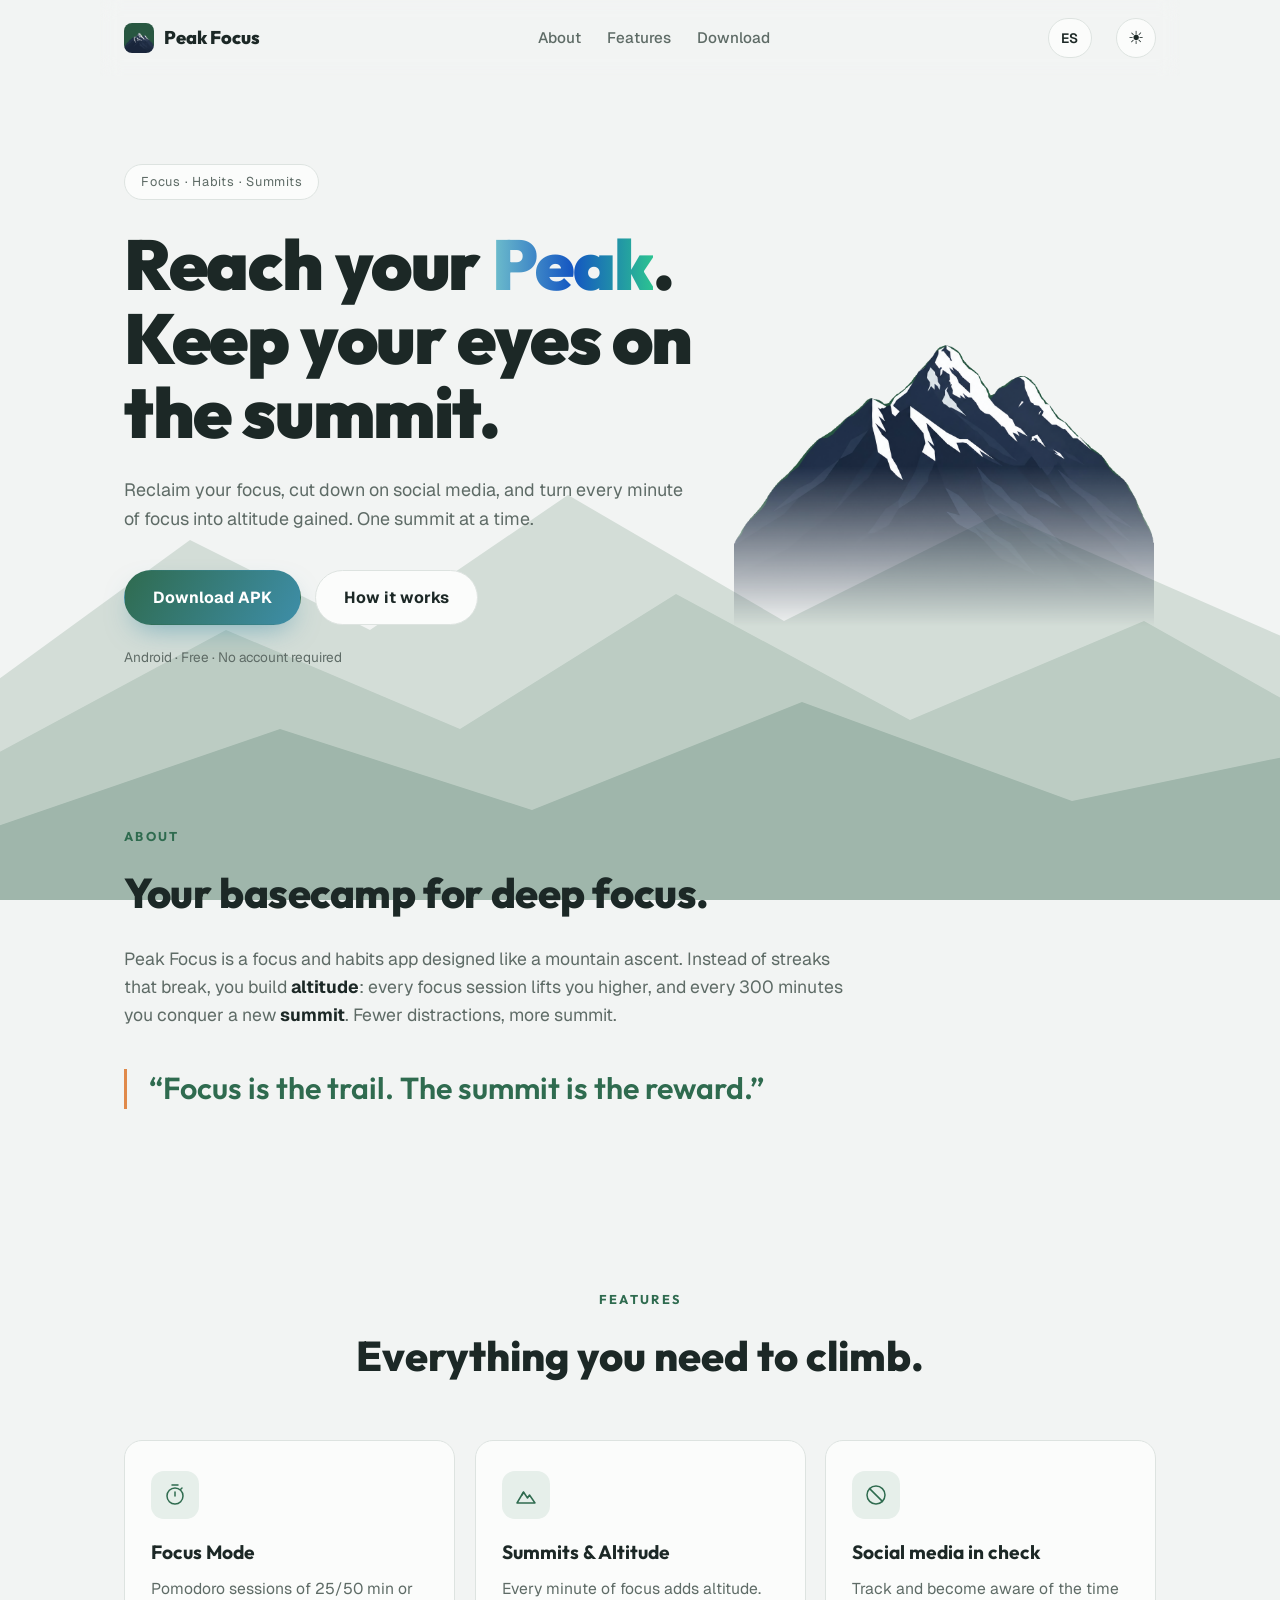
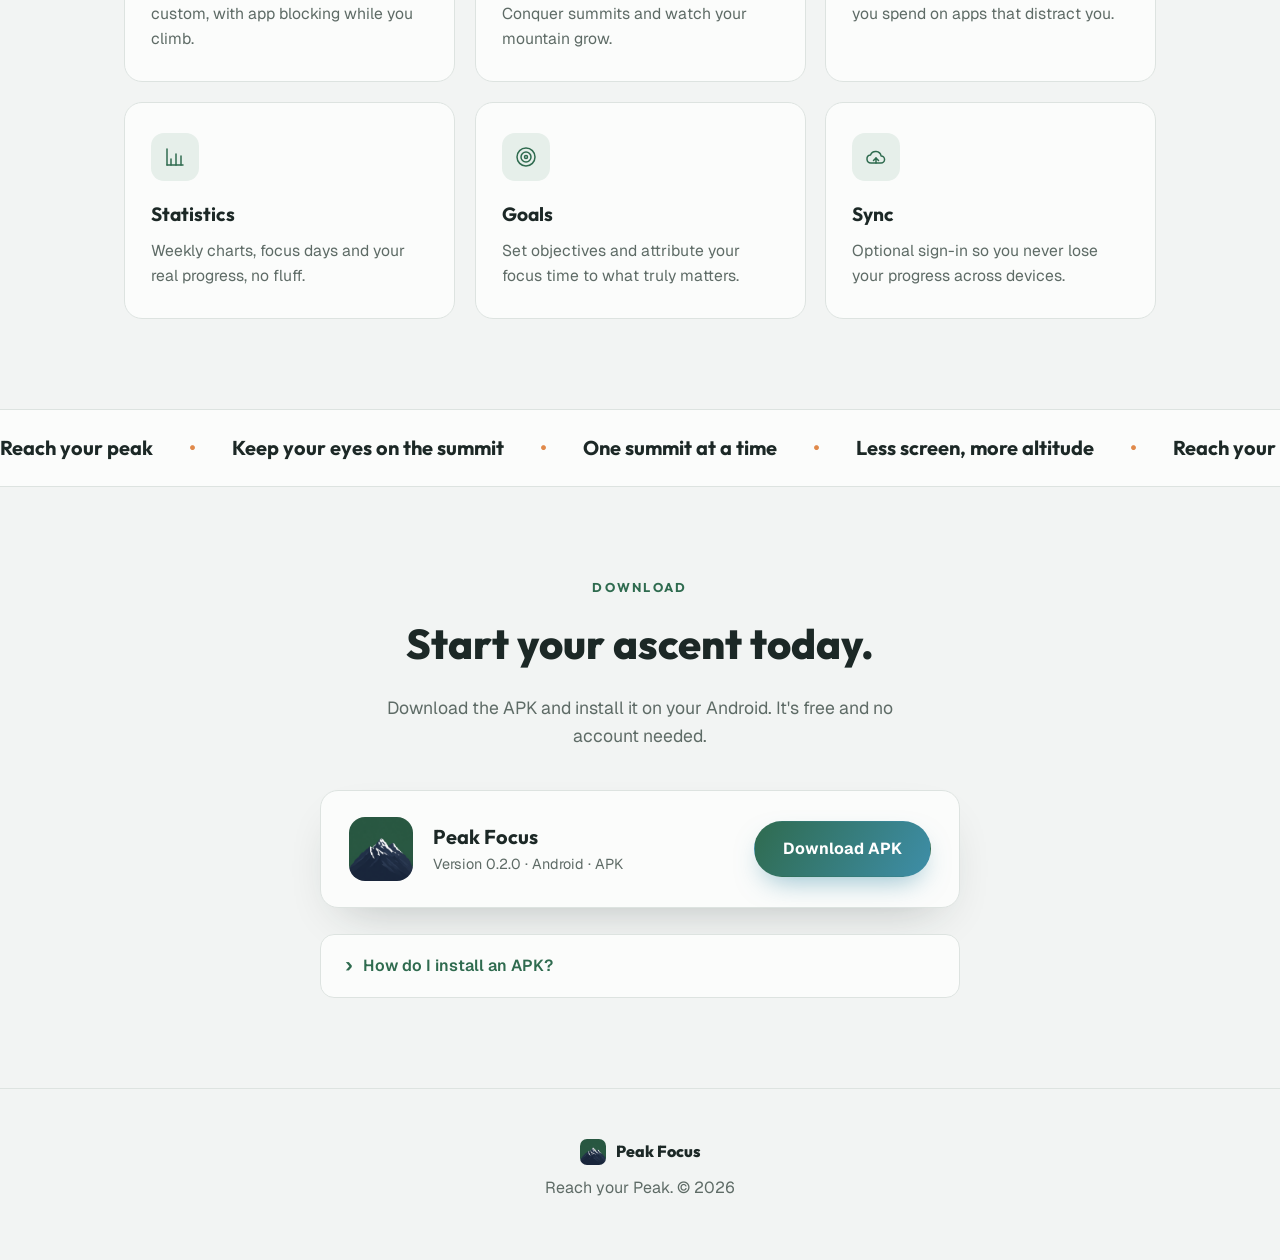
==== commit ab4d6a0f: "Anadir soporte de idioma ingles (toggle ES/EN)" ====
--- a/index.html
+++ b/index.html
@@ -1,5 +1,5 @@
 <!DOCTYPE html>
-<html lang="es" data-theme="dark">
+<html lang="es" data-theme="dark" data-lang="es">
 <head>
   <meta charset="UTF-8" />
   <meta name="viewport" content="width=device-width, initial-scale=1.0" />
@@ -31,11 +31,12 @@
       <span>Peak Focus</span>
     </a>
     <nav class="nav-links">
-      <a href="#que-es">Qué es</a>
-      <a href="#features">Funciones</a>
-      <a href="#descargar">Descargar</a>
+      <a href="#que-es" data-es="Qué es" data-en="About">Qué es</a>
+      <a href="#features" data-es="Funciones" data-en="Features">Funciones</a>
+      <a href="#descargar" data-es="Descargar" data-en="Download">Descargar</a>
     </nav>
-    <button id="themeToggle" class="theme-toggle" aria-label="Cambiar tema">
+    <button id="langToggle" class="lang-toggle" aria-label="Cambiar idioma / Switch language">ES</button>
+    <button id="themeToggle" class="theme-toggle" aria-label="Cambiar tema / Switch theme">
       <span class="theme-icon-sun">☀</span>
       <span class="theme-icon-moon">☾</span>
     </button>
@@ -45,20 +46,26 @@
   <main id="top">
     <section class="hero">
       <div class="hero-copy">
-        <span class="eyebrow">Enfoque · Hábitos · Cumbres</span>
-        <h1 class="hero-title">
-          Alcanza tu <span class="grad">Peak</span>.<br />
-          Mantén tus ojos en la cima.
-        </h1>
-        <p class="hero-sub">
+        <span class="eyebrow" data-es="Enfoque · Hábitos · Cumbres" data-en="Focus · Habits · Summits">Enfoque · Hábitos · Cumbres</span>
+        <div class="hero-headline">
+          <h1 class="hero-title"
+              data-es-html='Alcanza tu <span class="grad">Peak</span>.<br />Mantén tus ojos en la cima.'
+              data-en-html='Reach your <span class="grad">Peak</span>.<br />Keep your eyes on the summit.'>
+            Alcanza tu <span class="grad">Peak</span>.<br />
+            Mantén tus ojos en la cima.
+          </h1>
+        </div>
+        <p class="hero-sub"
+           data-es="Recupera tu concentración, reduce las redes sociales y convierte cada minuto de enfoque en altitud ganada. Una cumbre a la vez."
+           data-en="Reclaim your focus, cut down on social media, and turn every minute of focus into altitude gained. One summit at a time.">
           Recupera tu concentración, reduce las redes sociales y convierte
           cada minuto de enfoque en altitud ganada. Una cumbre a la vez.
         </p>
         <div class="hero-cta">
-          <a href="#descargar" class="btn btn-primary">Descargar APK</a>
-          <a href="#que-es" class="btn btn-ghost">Cómo funciona</a>
+          <a href="#descargar" class="btn btn-primary" data-es="Descargar APK" data-en="Download APK">Descargar APK</a>
+          <a href="#que-es" class="btn btn-ghost" data-es="Cómo funciona" data-en="How it works">Cómo funciona</a>
         </div>
-        <p class="hero-meta">Android · Gratis · Sin cuenta obligatoria</p>
+        <p class="hero-meta" data-es="Android · Gratis · Sin cuenta obligatoria" data-en="Android · Free · No account required">Android · Gratis · Sin cuenta obligatoria</p>
       </div>
       <div class="hero-asset" aria-hidden="true">
         <img src="assets/favicon.png" alt="" class="hero-mountain" />
@@ -68,9 +75,10 @@
     <!-- Qué es -->
     <section id="que-es" class="section">
       <div class="section-head" data-reveal>
-        <span class="kicker">Qué es</span>
-        <h2>Tu base de operaciones para concentrarte.</h2>
-        <p>
+        <span class="kicker" data-es="Qué es" data-en="About">Qué es</span>
+        <h2 data-es="Tu base de operaciones para concentrarte." data-en="Your basecamp for deep focus.">Tu base de operaciones para concentrarte.</h2>
+        <p data-es-html='Peak Focus es una app de enfoque y hábitos diseñada como un ascenso de montaña. En vez de rachas que se rompen, acumulas <strong>altitud</strong>: cada sesión de concentración te eleva, y cada 300 minutos conquistas una nueva <strong>cumbre</strong>. Menos distracciones, más cima.'
+           data-en-html='Peak Focus is a focus and habits app designed like a mountain ascent. Instead of streaks that break, you build <strong>altitude</strong>: every focus session lifts you higher, and every 300 minutes you conquer a new <strong>summit</strong>. Fewer distractions, more summit.'>
           Peak Focus es una app de enfoque y hábitos diseñada como un ascenso
           de montaña. En vez de rachas que se rompen, acumulas <strong>altitud</strong>:
           cada sesión de concentración te eleva, y cada 300 minutos conquistas
@@ -78,14 +86,14 @@
         </p>
       </div>
       <div class="quotes" data-reveal>
-        <blockquote>“El enfoque es el sendero. La cima es la recompensa.”</blockquote>
+        <blockquote data-es="“El enfoque es el sendero. La cima es la recompensa.”" data-en="“Focus is the trail. The summit is the reward.”">“El enfoque es el sendero. La cima es la recompensa.”</blockquote>
       </div>
     </section>
 
     <!-- Features -->
     <section id="features" class="section">
-      <span class="kicker center" data-reveal>Funciones</span>
-      <h2 class="center" data-reveal>Todo lo que necesitas para subir.</h2>
+      <span class="kicker center" data-reveal data-es="Funciones" data-en="Features">Funciones</span>
+      <h2 class="center" data-reveal data-es="Todo lo que necesitas para subir." data-en="Everything you need to climb.">Todo lo que necesitas para subir.</h2>
       <div class="cards">
         <article class="card" data-reveal>
           <div class="card-icon">
@@ -93,8 +101,8 @@
               <circle cx="12" cy="13" r="8" /><path d="M12 13V9" /><path d="M9 2h6" /><path d="m19 5-1.5 1.5" />
             </svg>
           </div>
-          <h3>Modo Enfoque</h3>
-          <p>Sesiones Pomodoro de 25/50 min o personalizadas, con bloqueo de apps mientras subes.</p>
+          <h3 data-es="Modo Enfoque" data-en="Focus Mode">Modo Enfoque</h3>
+          <p data-es="Sesiones Pomodoro de 25/50 min o personalizadas, con bloqueo de apps mientras subes." data-en="Pomodoro sessions of 25/50 min or custom, with app blocking while you climb.">Sesiones Pomodoro de 25/50 min o personalizadas, con bloqueo de apps mientras subes.</p>
         </article>
         <article class="card" data-reveal>
           <div class="card-icon">
@@ -102,8 +110,8 @@
               <path d="m3 20 6.5-11 4 6 2-3L21 20Z" /><path d="m8 12 1.5-2.5" />
             </svg>
           </div>
-          <h3>Cumbres y Altitud</h3>
-          <p>Cada minuto de concentración suma altitud. Conquista cumbres y mira crecer tu montaña.</p>
+          <h3 data-es="Cumbres y Altitud" data-en="Summits & Altitude">Cumbres y Altitud</h3>
+          <p data-es="Cada minuto de concentración suma altitud. Conquista cumbres y mira crecer tu montaña." data-en="Every minute of focus adds altitude. Conquer summits and watch your mountain grow.">Cada minuto de concentración suma altitud. Conquista cumbres y mira crecer tu montaña.</p>
         </article>
         <article class="card" data-reveal>
           <div class="card-icon">
@@ -111,8 +119,8 @@
               <circle cx="12" cy="12" r="9" /><path d="m5.6 5.6 12.8 12.8" />
             </svg>
           </div>
-          <h3>Redes bajo control</h3>
-          <p>Registra y toma conciencia del tiempo que gastas en apps que te distraen.</p>
+          <h3 data-es="Redes bajo control" data-en="Social media in check">Redes bajo control</h3>
+          <p data-es="Registra y toma conciencia del tiempo que gastas en apps que te distraen." data-en="Track and become aware of the time you spend on apps that distract you.">Registra y toma conciencia del tiempo que gastas en apps que te distraen.</p>
         </article>
         <article class="card" data-reveal>
           <div class="card-icon">
@@ -120,8 +128,8 @@
               <path d="M4 20V4" /><path d="M4 20h16" /><path d="M8 20v-6" /><path d="M13 20V9" /><path d="M18 20v-9" />
             </svg>
           </div>
-          <h3>Estadísticas</h3>
-          <p>Gráficos semanales, días de enfoque y tu progreso real, sin adornos.</p>
+          <h3 data-es="Estadísticas" data-en="Statistics">Estadísticas</h3>
+          <p data-es="Gráficos semanales, días de enfoque y tu progreso real, sin adornos." data-en="Weekly charts, focus days and your real progress, no fluff.">Gráficos semanales, días de enfoque y tu progreso real, sin adornos.</p>
         </article>
         <article class="card" data-reveal>
           <div class="card-icon">
@@ -129,8 +137,8 @@
               <circle cx="12" cy="12" r="9" /><circle cx="12" cy="12" r="5" /><circle cx="12" cy="12" r="1.5" />
             </svg>
           </div>
-          <h3>Metas</h3>
-          <p>Define objetivos y atribuye tu tiempo de enfoque a lo que de verdad importa.</p>
+          <h3 data-es="Metas" data-en="Goals">Metas</h3>
+          <p data-es="Define objetivos y atribuye tu tiempo de enfoque a lo que de verdad importa." data-en="Set objectives and attribute your focus time to what truly matters.">Define objetivos y atribuye tu tiempo de enfoque a lo que de verdad importa.</p>
         </article>
         <article class="card" data-reveal>
           <div class="card-icon">
@@ -138,8 +146,8 @@
               <path d="M7 18a4 4 0 0 1-.5-7.97 5.5 5.5 0 0 1 10.6.97A3.5 3.5 0 0 1 17 18Z" /><path d="M12 13v5" /><path d="m9.5 15.5 2.5-2.5 2.5 2.5" />
             </svg>
           </div>
-          <h3>Sincronización</h3>
-          <p>Inicia sesión opcional para no perder tu progreso entre dispositivos.</p>
+          <h3 data-es="Sincronización" data-en="Sync">Sincronización</h3>
+          <p data-es="Inicia sesión opcional para no perder tu progreso entre dispositivos." data-en="Optional sign-in so you never lose your progress across devices.">Inicia sesión opcional para no perder tu progreso entre dispositivos.</p>
         </article>
       </div>
     </section>
@@ -147,39 +155,41 @@
     <!-- Slogans band -->
     <section class="band">
       <div class="band-track">
-        <span>Alcanza tu peak</span><span aria-hidden="true">•</span>
-        <span>Mantén tus ojos en la cima</span><span aria-hidden="true">•</span>
-        <span>Una cumbre a la vez</span><span aria-hidden="true">•</span>
-        <span>Menos pantalla, más altitud</span><span aria-hidden="true">•</span>
-        <span>Alcanza tu peak</span><span aria-hidden="true">•</span>
-        <span>Mantén tus ojos en la cima</span><span aria-hidden="true">•</span>
-        <span>Una cumbre a la vez</span><span aria-hidden="true">•</span>
-        <span>Menos pantalla, más altitud</span><span aria-hidden="true">•</span>
+        <span data-es="Alcanza tu peak" data-en="Reach your peak">Alcanza tu peak</span><span aria-hidden="true">•</span>
+        <span data-es="Mantén tus ojos en la cima" data-en="Keep your eyes on the summit">Mantén tus ojos en la cima</span><span aria-hidden="true">•</span>
+        <span data-es="Una cumbre a la vez" data-en="One summit at a time">Una cumbre a la vez</span><span aria-hidden="true">•</span>
+        <span data-es="Menos pantalla, más altitud" data-en="Less screen, more altitude">Menos pantalla, más altitud</span><span aria-hidden="true">•</span>
+        <span data-es="Alcanza tu peak" data-en="Reach your peak">Alcanza tu peak</span><span aria-hidden="true">•</span>
+        <span data-es="Mantén tus ojos en la cima" data-en="Keep your eyes on the summit">Mantén tus ojos en la cima</span><span aria-hidden="true">•</span>
+        <span data-es="Una cumbre a la vez" data-en="One summit at a time">Una cumbre a la vez</span><span aria-hidden="true">•</span>
+        <span data-es="Menos pantalla, más altitud" data-en="Less screen, more altitude">Menos pantalla, más altitud</span><span aria-hidden="true">•</span>
       </div>
     </section>
 
     <!-- Descargar -->
     <section id="descargar" class="section download">
-      <span class="kicker center" data-reveal>Descargar</span>
-      <h2 class="center" data-reveal>Empieza tu ascenso hoy.</h2>
-      <p class="center download-sub" data-reveal>
+      <span class="kicker center" data-reveal data-es="Descargar" data-en="Download">Descargar</span>
+      <h2 class="center" data-reveal data-es="Empieza tu ascenso hoy." data-en="Start your ascent today.">Empieza tu ascenso hoy.</h2>
+      <p class="center download-sub" data-reveal
+         data-es="Descarga el APK e instálalo en tu Android. Es gratis y no necesitas crear cuenta."
+         data-en="Download the APK and install it on your Android. It's free and no account needed.">
         Descarga el APK e instálalo en tu Android. Es gratis y no necesitas crear cuenta.
       </p>
       <div class="download-card" data-reveal>
         <img src="assets/peak-icon.png" alt="" class="dl-icon" />
         <div class="dl-info">
           <strong>Peak Focus</strong>
-          <span id="appVersion">Versión 0.2.0 · Android · APK</span>
+          <span id="appVersion" data-es="Versión 0.2.0 · Android · APK" data-en="Version 0.2.0 · Android · APK">Versión 0.2.0 · Android · APK</span>
         </div>
-        <a id="downloadBtn" href="peak-focus.apk" download class="btn btn-primary">Descargar APK</a>
+        <a id="downloadBtn" href="peak-focus.apk" download class="btn btn-primary" data-es="Descargar APK" data-en="Download APK">Descargar APK</a>
       </div>
       <details class="install-help" data-reveal>
-        <summary>¿Cómo instalo un APK?</summary>
+        <summary data-es="¿Cómo instalo un APK?" data-en="How do I install an APK?">¿Cómo instalo un APK?</summary>
         <ol>
-          <li>Toca <strong>Descargar APK</strong> desde tu teléfono Android.</li>
-          <li>Abre el archivo descargado.</li>
-          <li>Si te lo pide, permite <em>“Instalar apps de orígenes desconocidos”</em> para tu navegador.</li>
-          <li>Pulsa <strong>Instalar</strong> y abre Peak Focus. ¡A la cima!</li>
+          <li data-es-html="Toca <strong>Descargar APK</strong> desde tu teléfono Android." data-en-html="Tap <strong>Download APK</strong> from your Android phone.">Toca <strong>Descargar APK</strong> desde tu teléfono Android.</li>
+          <li data-es="Abre el archivo descargado." data-en="Open the downloaded file.">Abre el archivo descargado.</li>
+          <li data-es-html='Si te lo pide, permite <em>“Instalar apps de orígenes desconocidos”</em> para tu navegador.' data-en-html='If prompted, allow <em>“Install unknown apps”</em> for your browser.'>Si te lo pide, permite <em>“Instalar apps de orígenes desconocidos”</em> para tu navegador.</li>
+          <li data-es-html="Pulsa <strong>Instalar</strong> y abre Peak Focus. ¡A la cima!" data-en-html="Tap <strong>Install</strong> and open Peak Focus. To the top!">Pulsa <strong>Instalar</strong> y abre Peak Focus. ¡A la cima!</li>
         </ol>
       </details>
     </section>
@@ -190,7 +200,7 @@
       <img src="assets/peak-icon.png" alt="" />
       <span>Peak Focus</span>
     </div>
-    <p>Alcanza tu Peak. © <span id="year"></span></p>
+    <p><span data-es="Alcanza tu Peak." data-en="Reach your Peak.">Alcanza tu Peak.</span> © <span id="year"></span></p>
   </footer>
 
   <script src="script.js"></script>
--- a/styles.css
+++ b/styles.css
@@ -144,6 +144,27 @@
 }
 .theme-toggle:hover { transform: rotate(-15deg); border-color: var(--brand); }
 .theme-icon-sun { display: none; }
+
+/* Botón de idioma — mismo lenguaje visual que el de tema */
+.lang-toggle {
+  height: 40px;
+  min-width: 44px;
+  padding: 0 12px;
+  border-radius: 999px;
+  border: 1px solid var(--border);
+  background: var(--surface);
+  color: var(--text);
+  cursor: pointer;
+  font-family: 'Geist', system-ui, sans-serif;
+  font-weight: 600;
+  font-size: .85rem;
+  letter-spacing: .04em;
+  margin-left: auto;   /* mantiene los botones a la derecha aunque se oculte el menú */
+  transition: transform .18s var(--ease-out), border-color .2s var(--ease-out);
+}
+.lang-toggle:hover { border-color: var(--brand); }
+.lang-toggle:active { transform: scale(0.96); }
+
 [data-theme="light"] .theme-icon-sun { display: inline; }
 [data-theme="light"] .theme-icon-moon { display: none; }
 
@@ -201,13 +222,32 @@
 }
 @media (max-width: 820px) {
   .hero {
-    grid-template-columns: 1fr;
+    display: block;
     text-align: center;
-    padding-top: 64px;
+    padding-top: 48px;
   }
   .hero-copy { text-align: center; }
-  .hero-asset { order: -1; }          /* montaña arriba en móvil */
-  .hero-mountain { max-width: 240px; }
+  .hero-sub { margin-left: auto; margin-right: auto; }
+  .hero-cta { justify-content: center; }
+
+  /* La montaña lateral (de PC) se oculta; en móvil va detrás del título */
+  .hero-asset { display: none; }
+
+  /* Backdrop confinado SOLO a la caja del encabezado grande.
+     El párrafo y los botones quedan libres por estar fuera de .hero-headline. */
+  .hero-headline { position: relative; }
+  .hero-headline::before {
+    content: "";
+    position: absolute;
+    inset: -18% -8% -22% -8%;     /* sobresale un poco del título, nada más */
+    z-index: 0;
+    background: url("assets/favicon.png") center / contain no-repeat;
+    opacity: .5;
+    pointer-events: none;
+    -webkit-mask-image: linear-gradient(to bottom, transparent 0%, #000 32%, #000 64%, transparent 94%);
+    mask-image: linear-gradient(to bottom, transparent 0%, #000 32%, #000 64%, transparent 94%);
+  }
+  .hero-headline > * { position: relative; z-index: 1; }  /* título al frente */
 }
 @media (prefers-reduced-motion: reduce) {
   .hero-mountain { animation: none; }
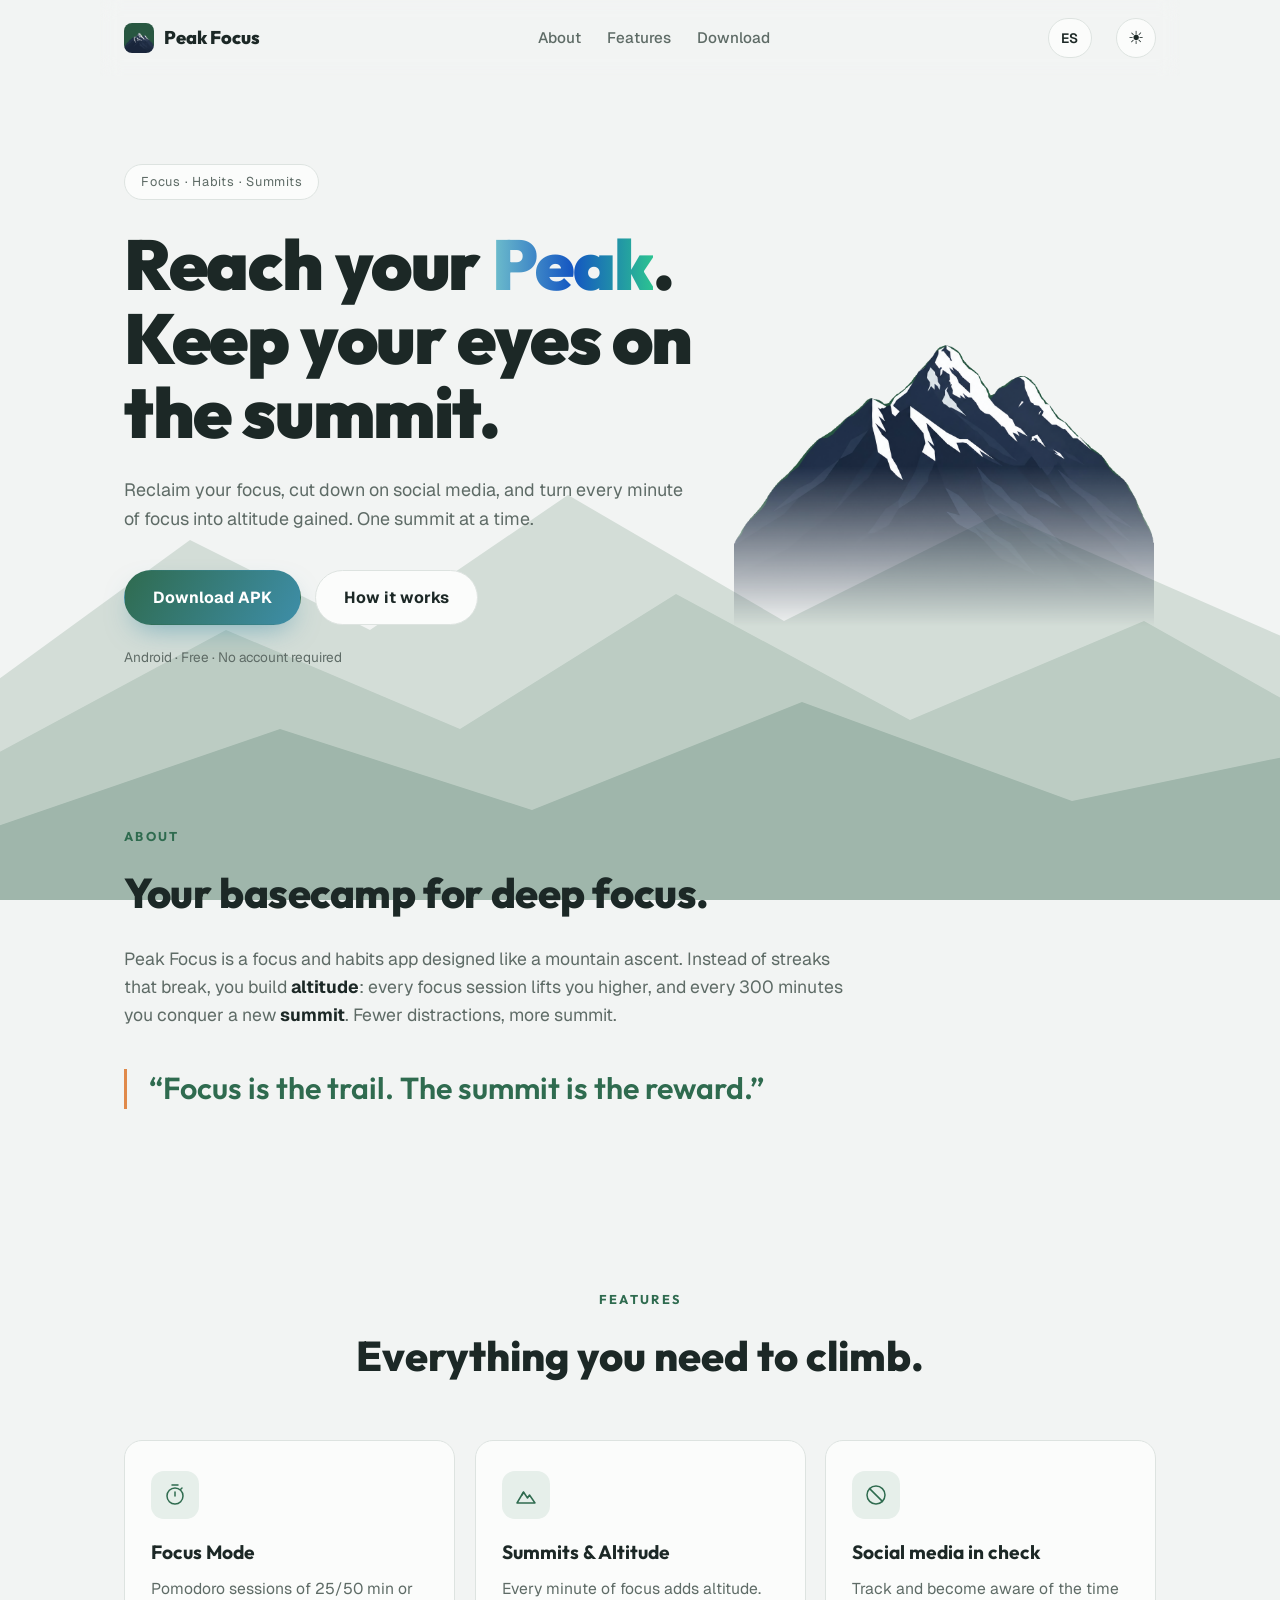
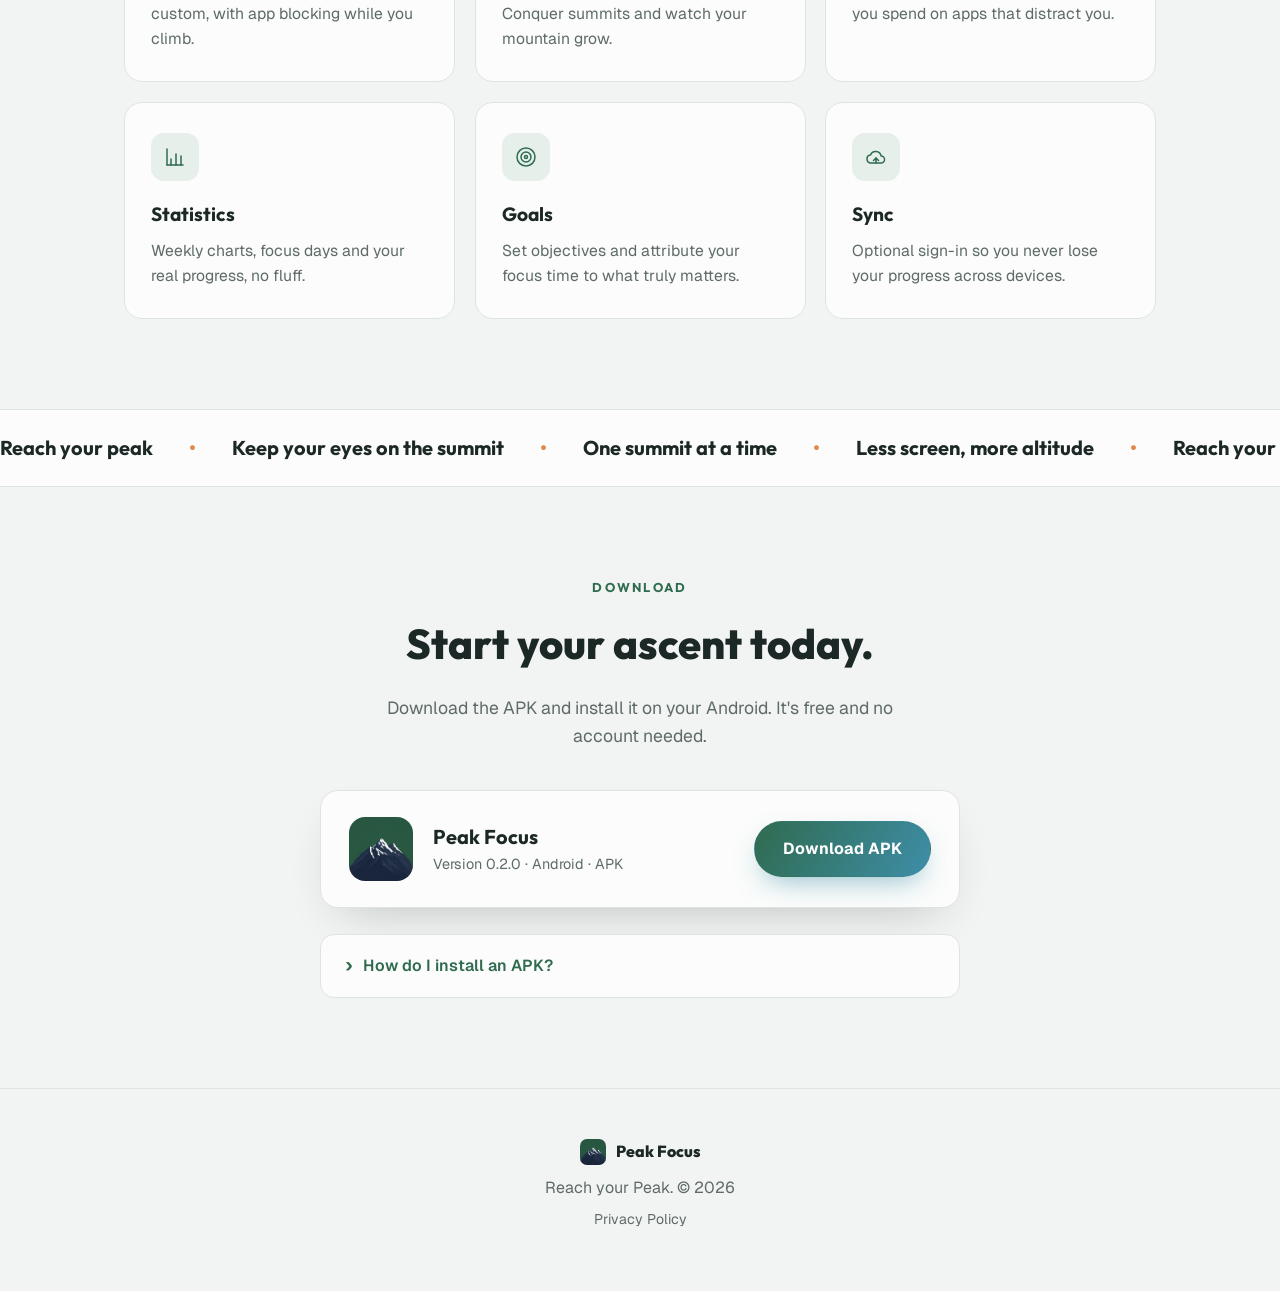
==== commit cc951974: "Restyle privacy policy to match landing (theme, fonts, bilingual) Rebuilds privacy_policy.html using" ====
--- a/index.html
+++ b/index.html
@@ -201,6 +201,9 @@
       <span>Peak Focus</span>
     </div>
     <p><span data-es="Alcanza tu Peak." data-en="Reach your Peak.">Alcanza tu Peak.</span> © <span id="year"></span></p>
+    <p class="footer-links">
+      <a href="privacy_policy.html" data-es="Política de Privacidad" data-en="Privacy Policy">Política de Privacidad</a>
+    </p>
   </footer>
 
   <script src="script.js"></script>
--- a/styles.css
+++ b/styles.css
@@ -531,6 +531,13 @@
   margin-bottom: 10px;
 }
 .footer-brand img { width: 26px; height: 26px; border-radius: 7px; }
+.footer-links { margin-top: 8px; font-size: .88rem; }
+.footer-links a {
+  color: var(--text-dim);
+  text-decoration: none;
+  transition: color .2s var(--ease-out);
+}
+.footer-links a:hover { color: var(--brand); }
 
 @media (max-width: 640px) {
   .nav-links { display: none; }
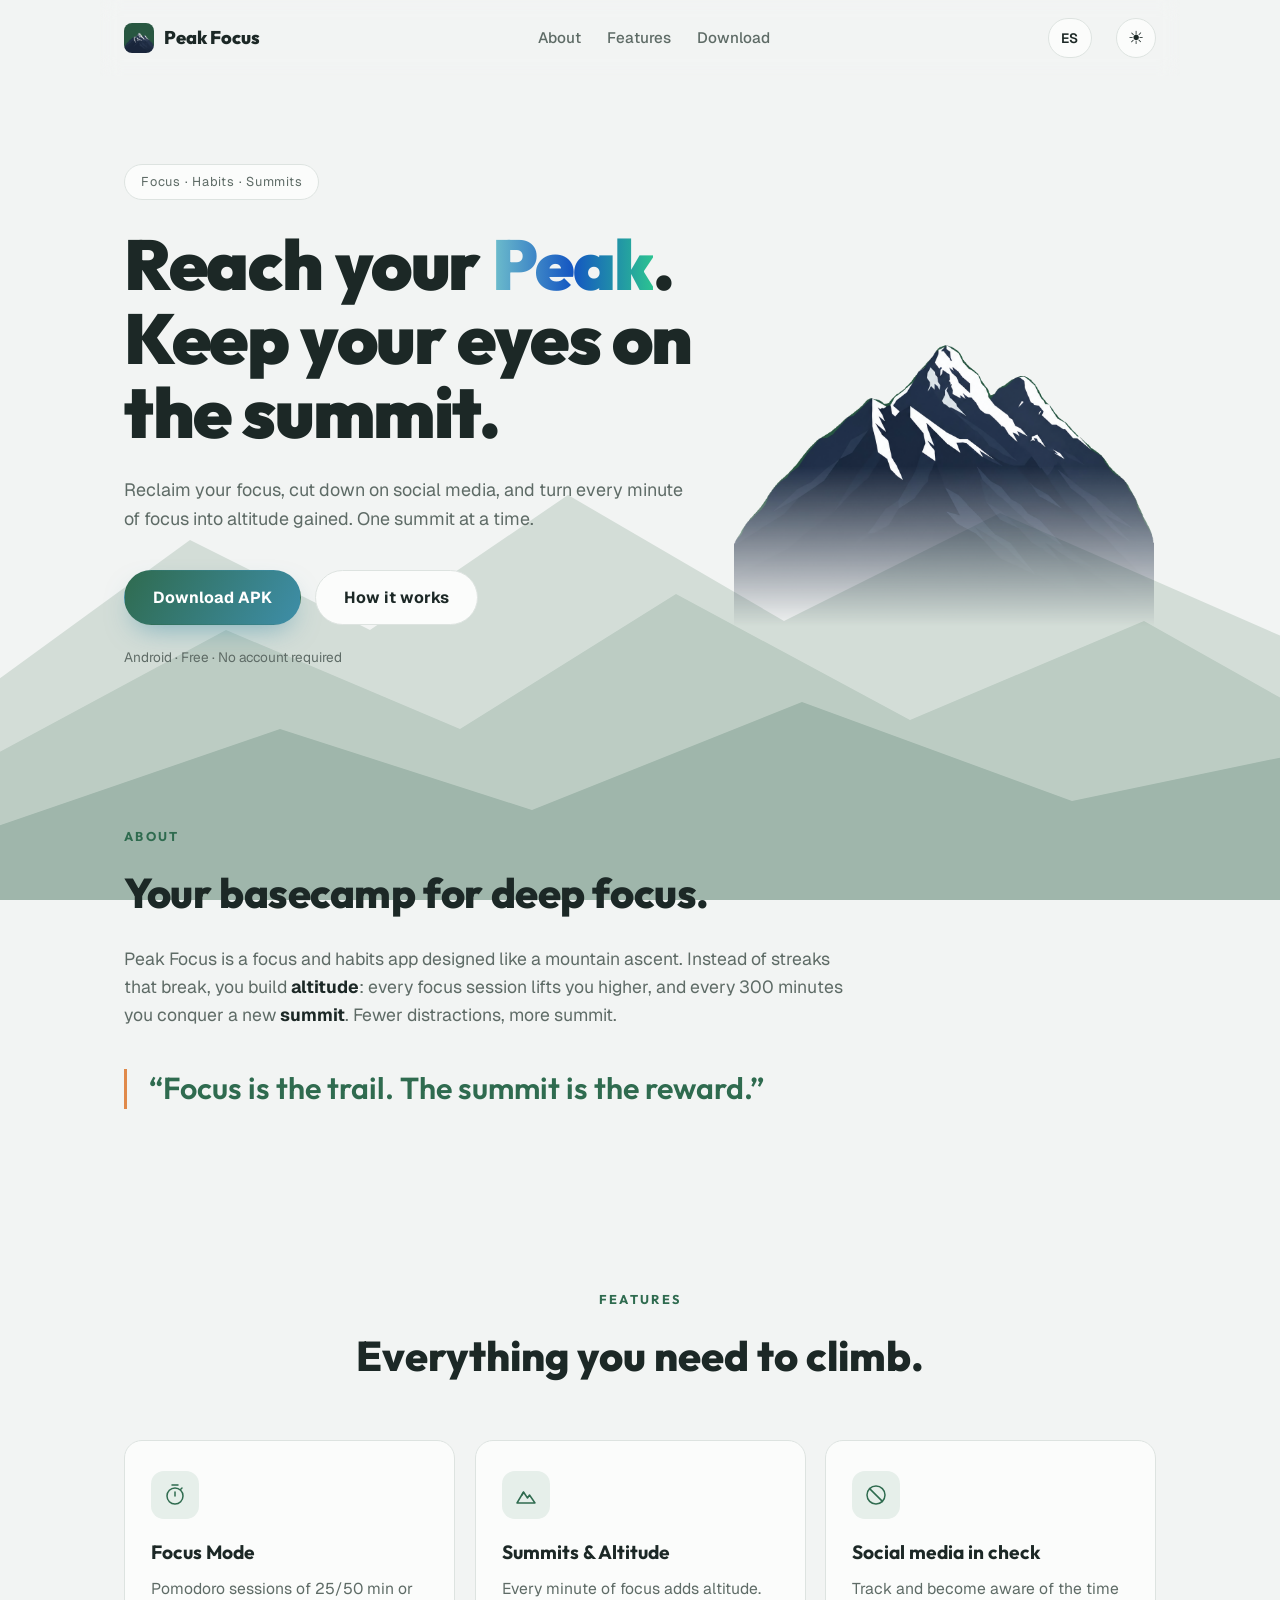
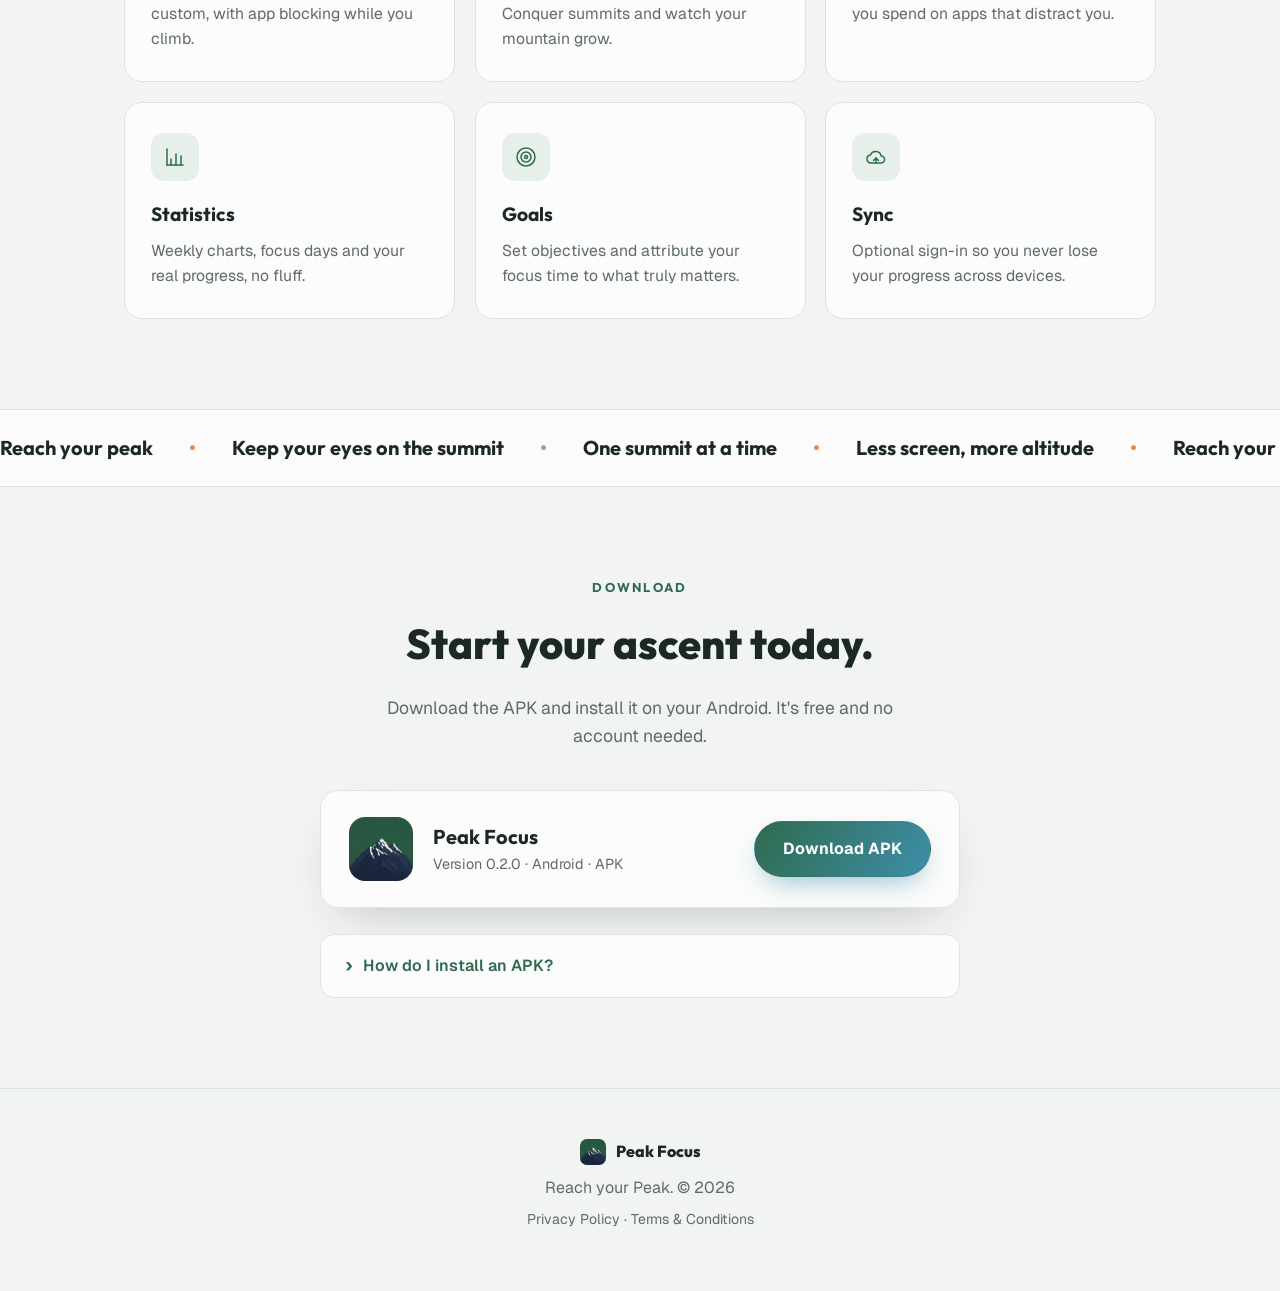
==== commit a8cd52be: "Add Terms & Conditions page (bilingual, MX governing law) Adds terms.html matching the landing style" ====
--- a/index.html
+++ b/index.html
@@ -203,6 +203,8 @@
     <p><span data-es="Alcanza tu Peak." data-en="Reach your Peak.">Alcanza tu Peak.</span> © <span id="year"></span></p>
     <p class="footer-links">
       <a href="privacy_policy.html" data-es="Política de Privacidad" data-en="Privacy Policy">Política de Privacidad</a>
+      <span aria-hidden="true">·</span>
+      <a href="terms.html" data-es="Términos y Condiciones" data-en="Terms &amp; Conditions">Términos y Condiciones</a>
     </p>
   </footer>
 
